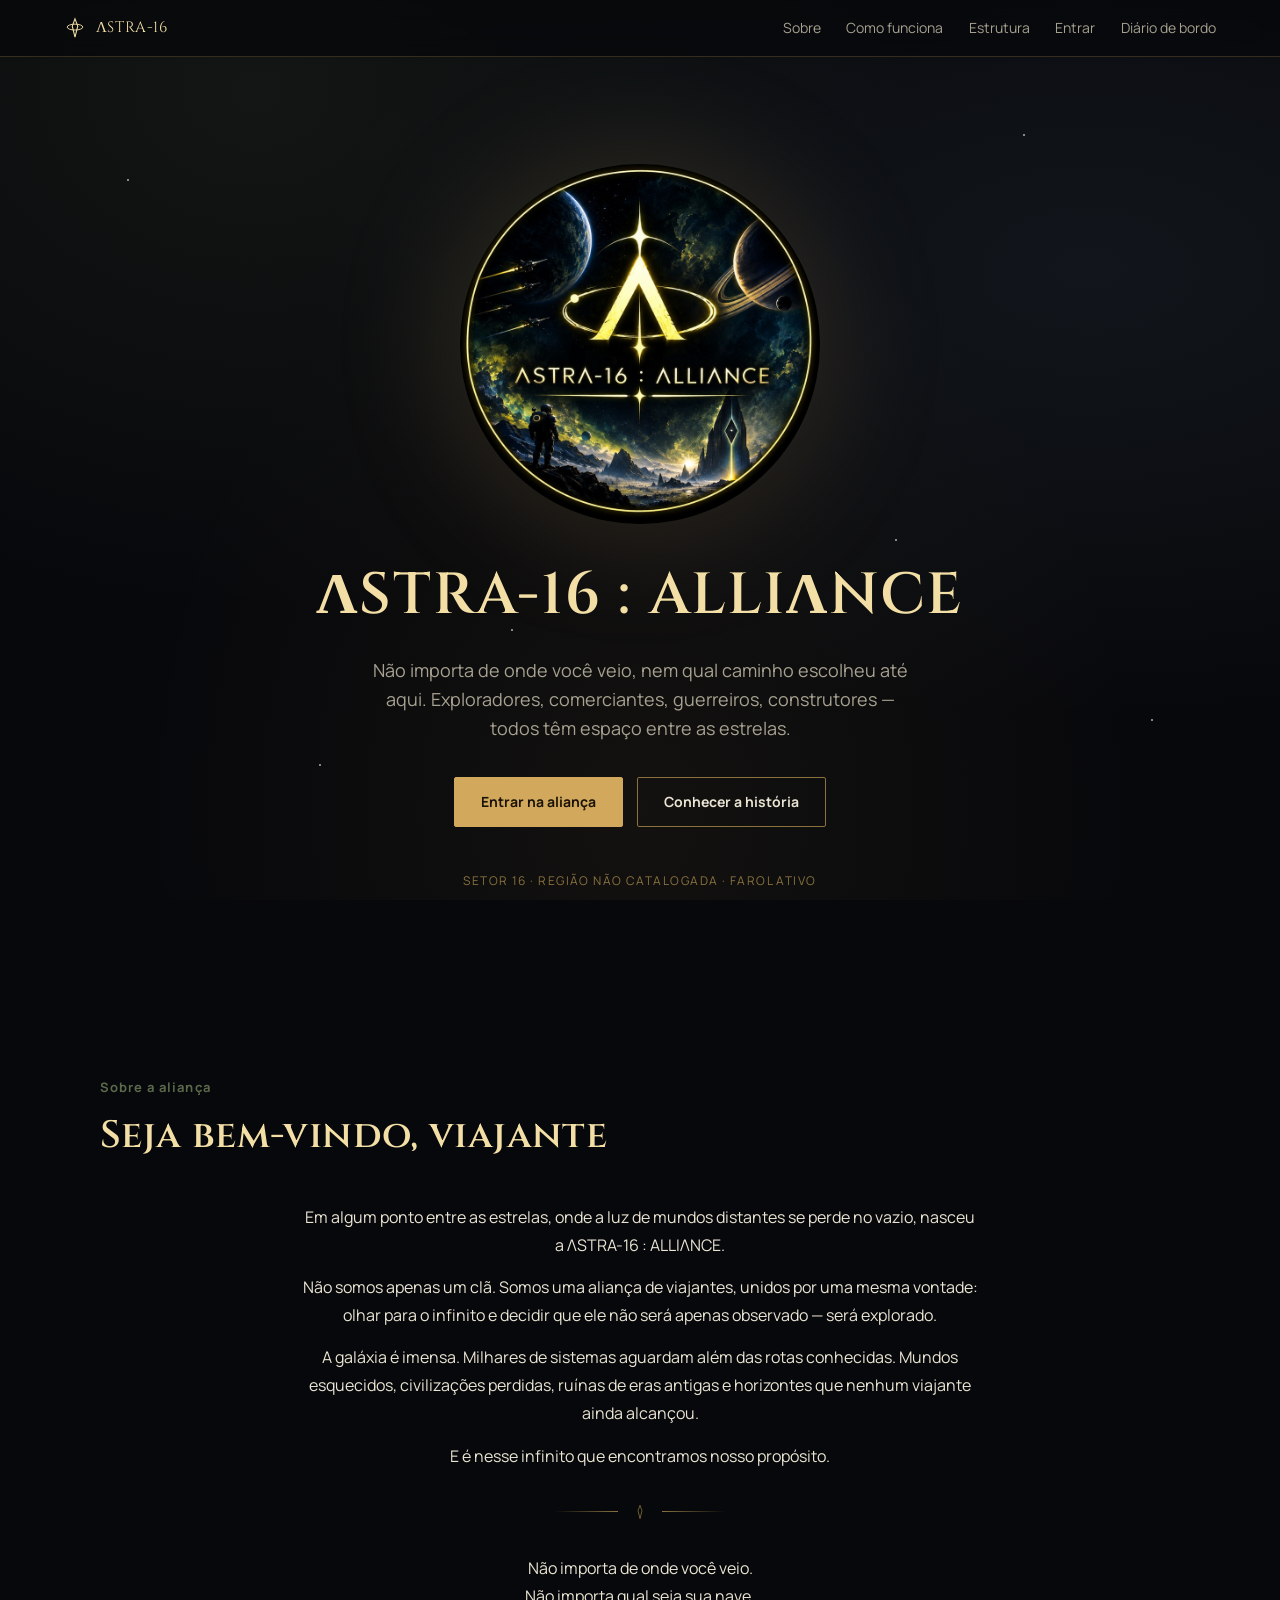
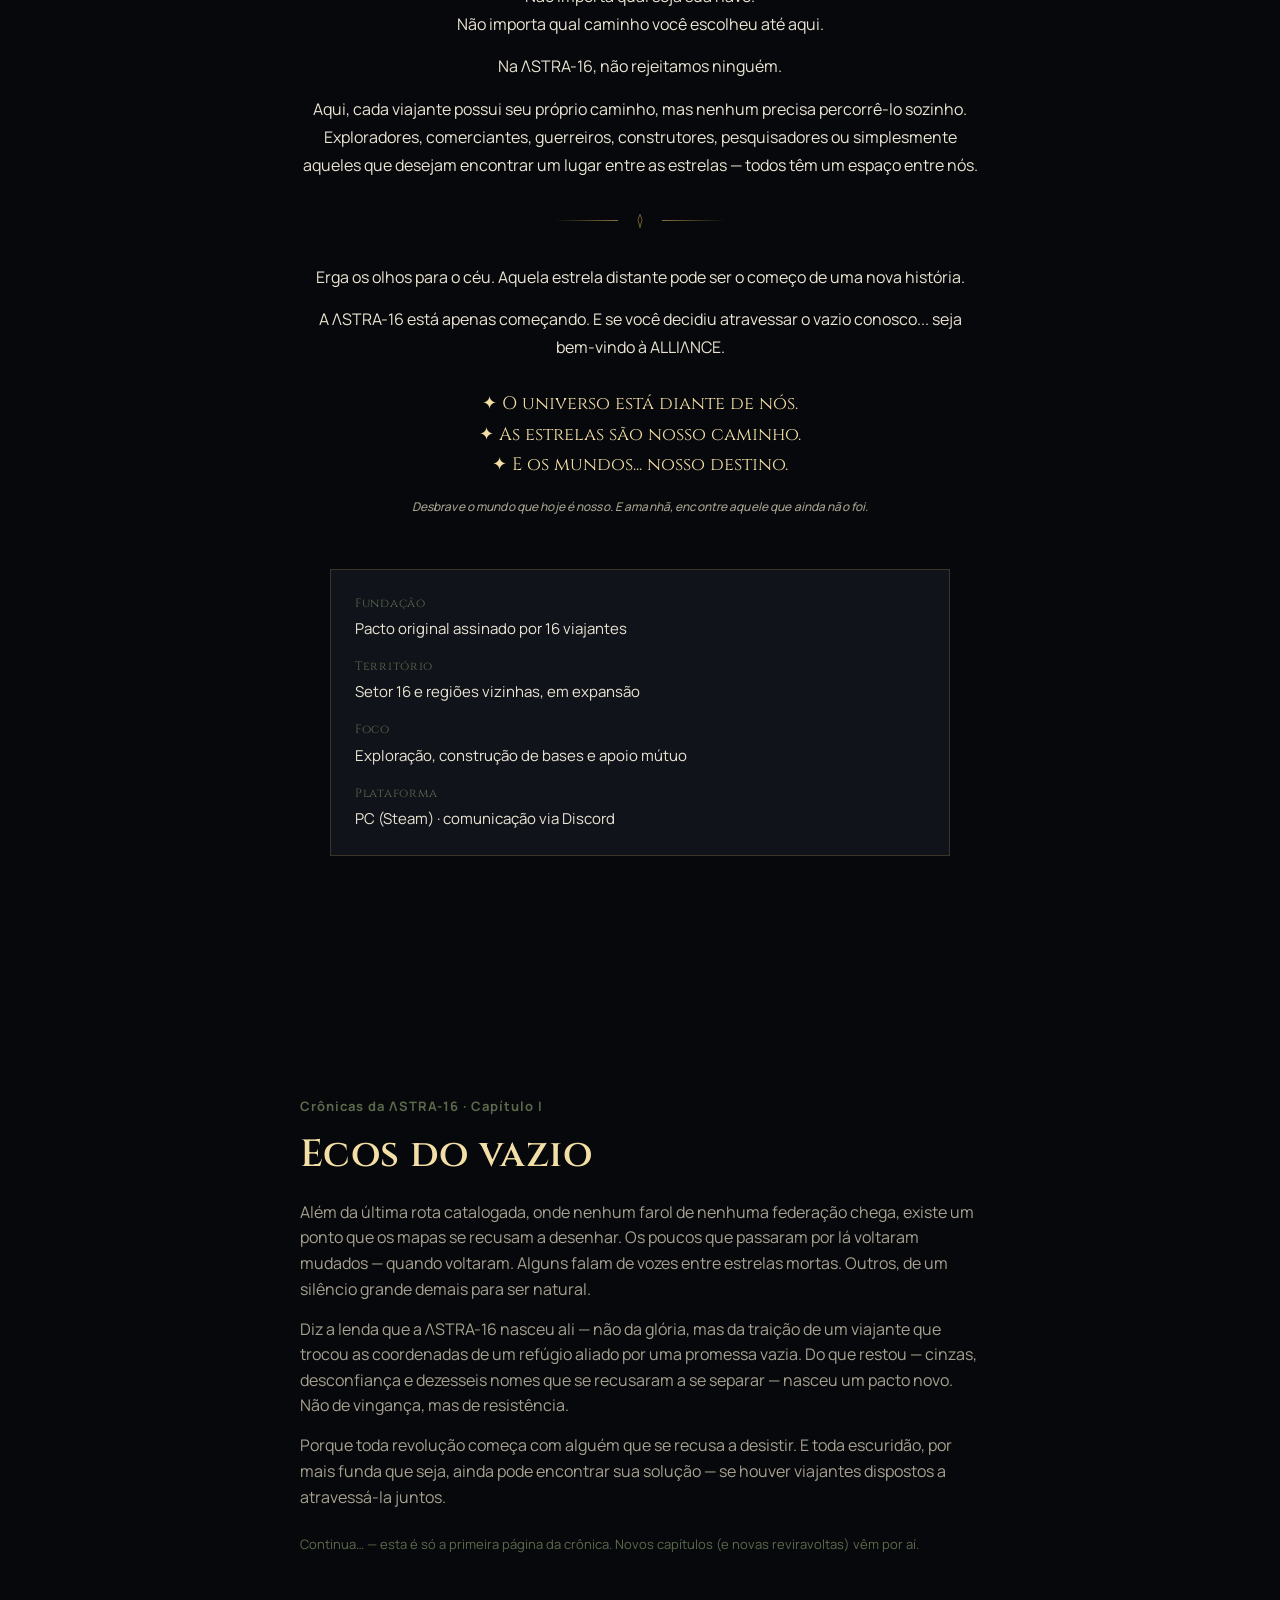
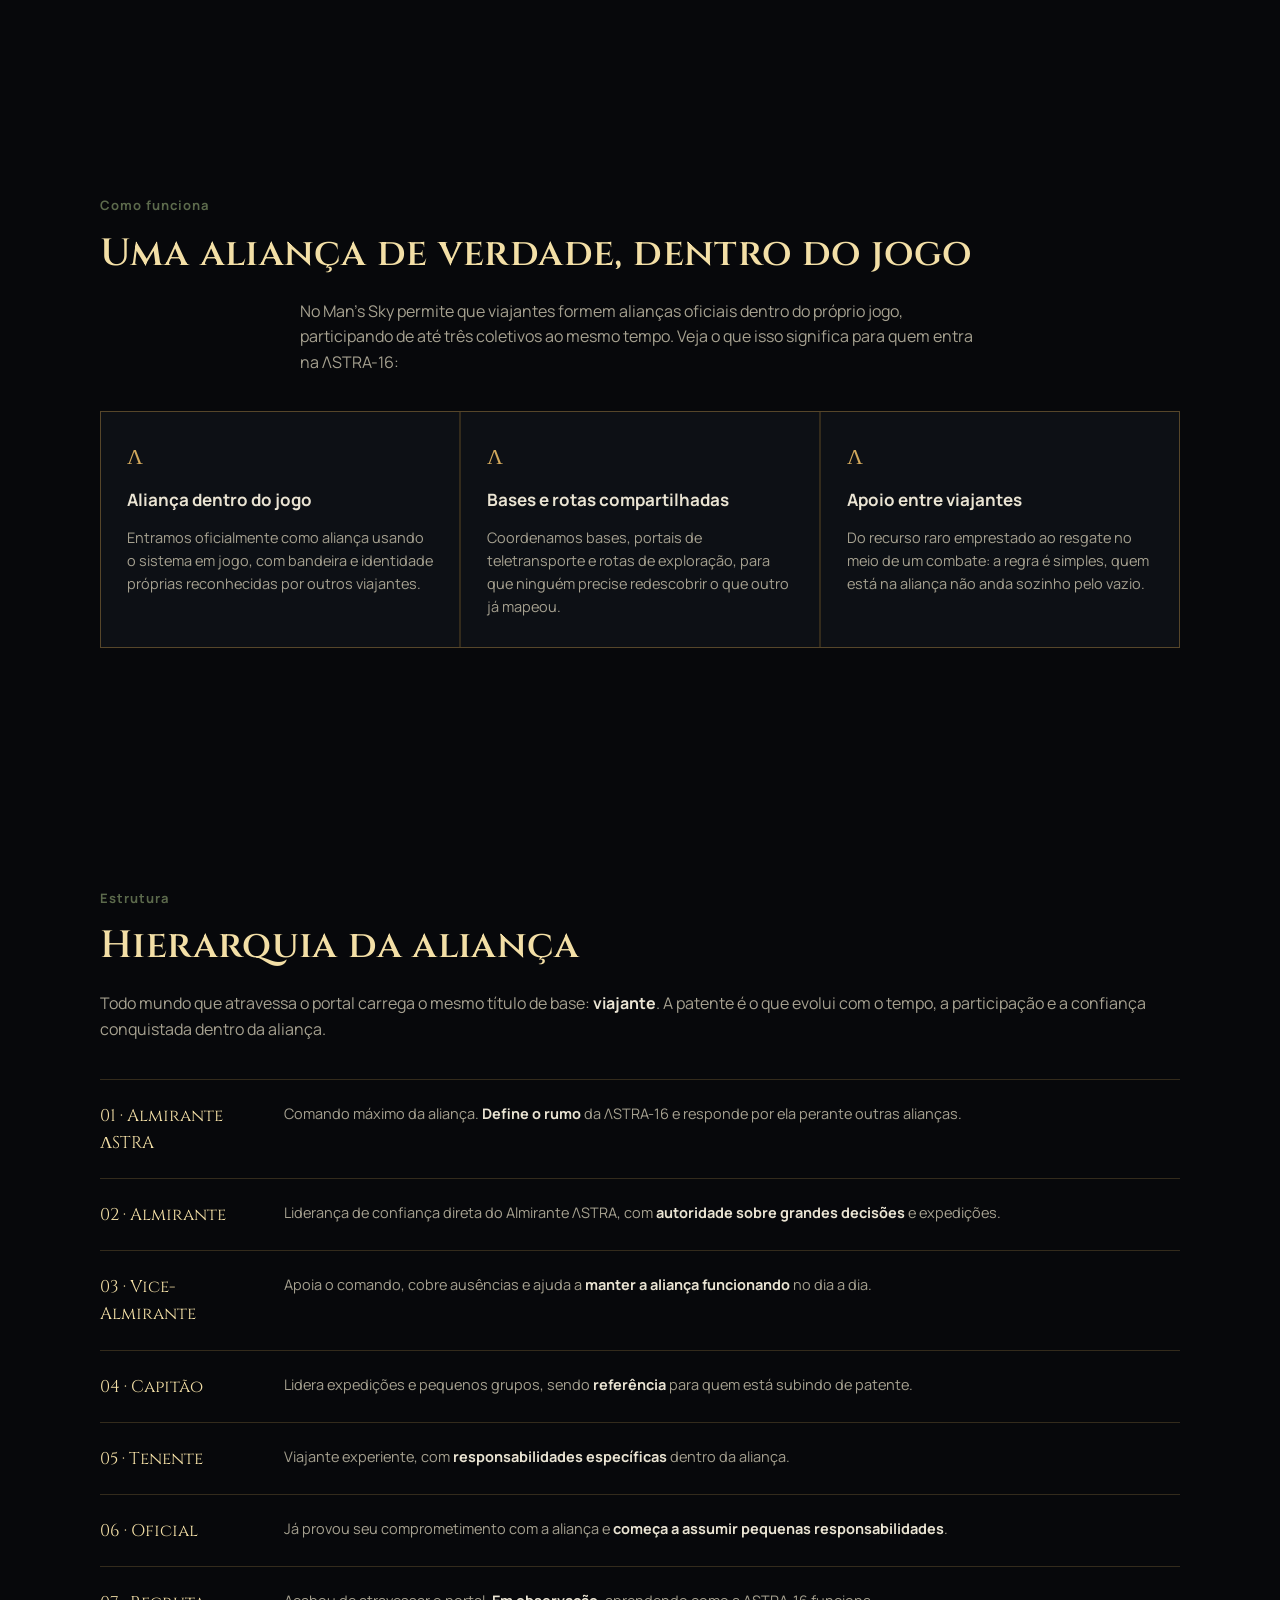
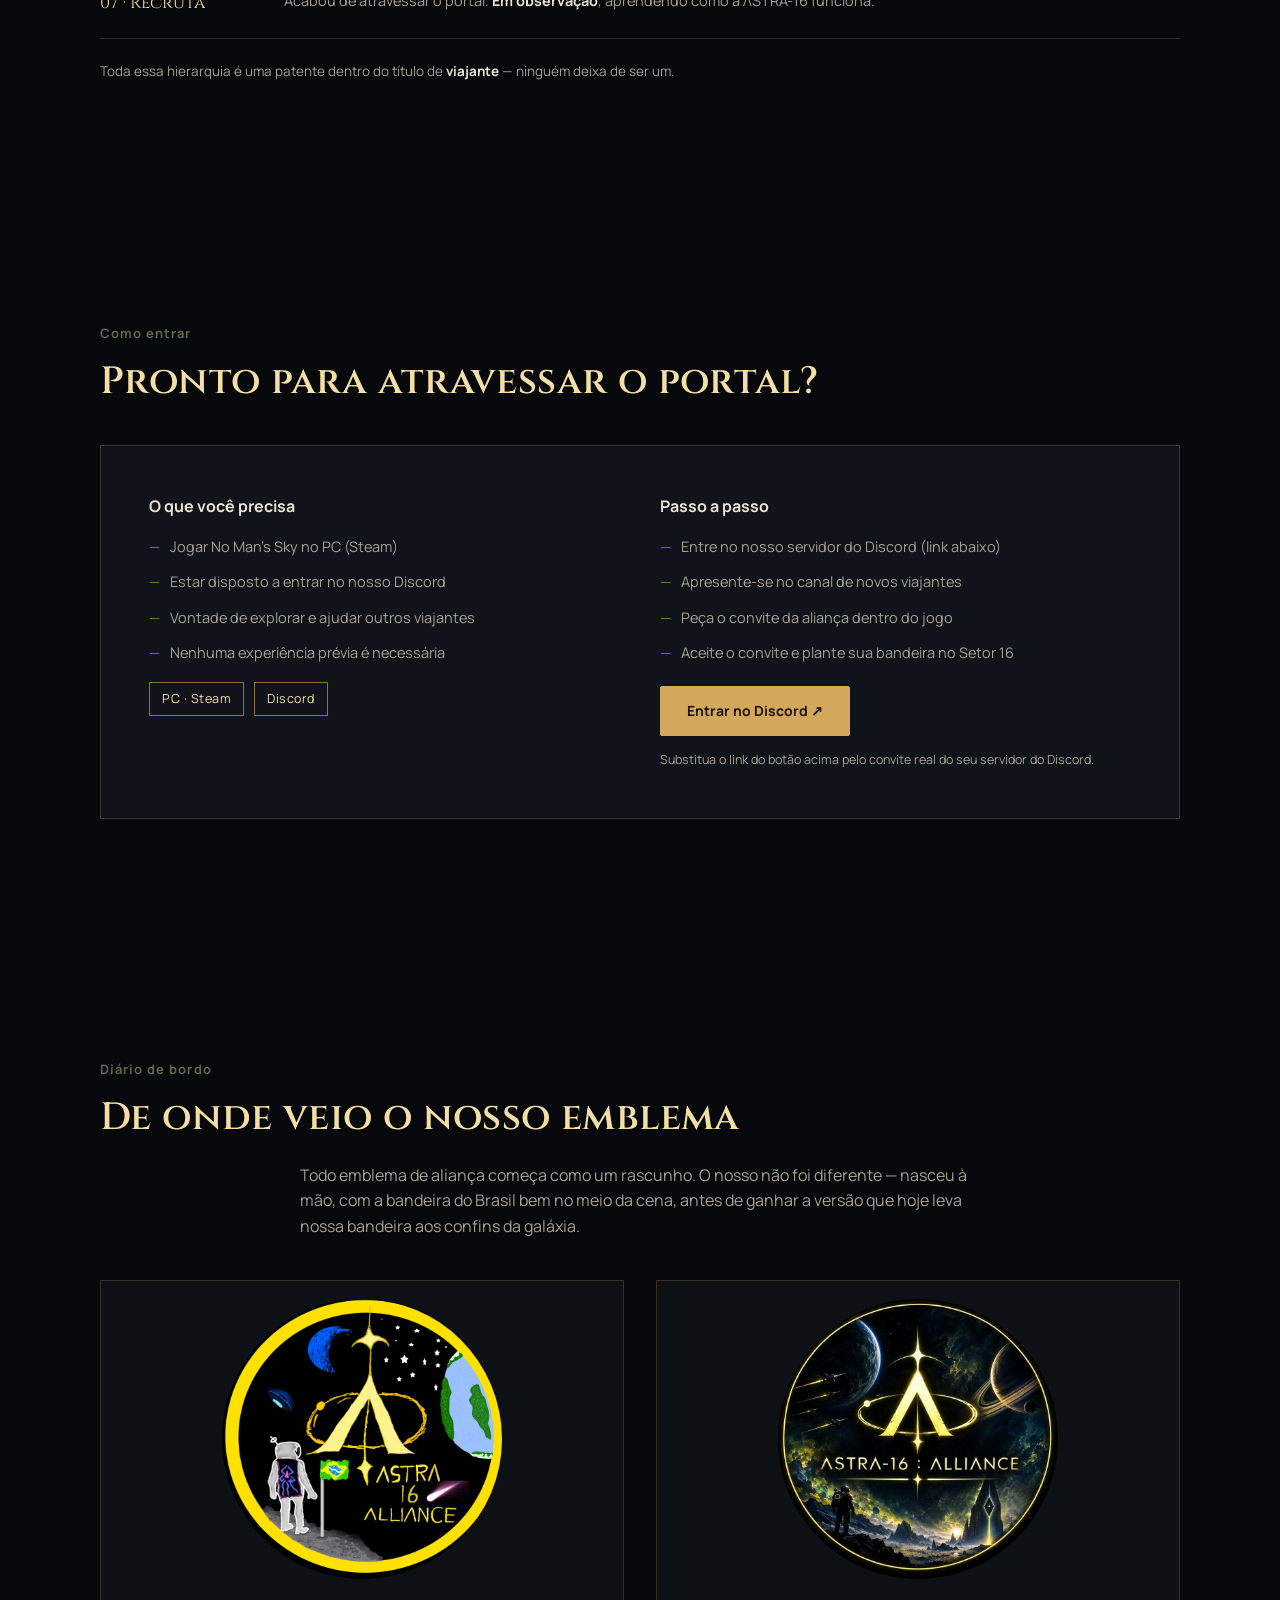
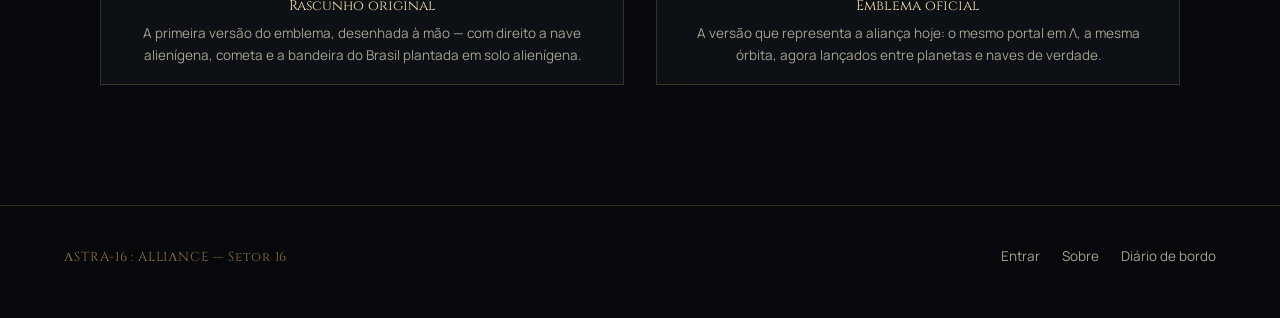
==== index.html @ 6dfad926 "versão 1" ====
<!DOCTYPE html>
<html lang="pt-BR">
<head>
<meta charset="UTF-8">
<meta name="viewport" content="width=device-width, initial-scale=1.0">
<title>ΛSTRA-16 : ALLIΛNCE</title>
<link rel="preconnect" href="https://fonts.googleapis.com">
<link rel="preconnect" href="https://fonts.gstatic.com" crossorigin>
<link href="https://fonts.googleapis.com/css2?family=Cinzel:wght@500;600;700&family=Manrope:wght@400;500;600;700&display=swap" rel="stylesheet">
<link rel="stylesheet" href="styles.css">
</head>
<body>
<div class="bg-field"></div>
<div class="stars"></div>

<nav>
  <div class="brand">
    <svg viewBox="0 0 24 24" fill="none"><path d="M12 2L15 10L12 22L9 10Z" stroke="#f3dfa6" stroke-width="1.2"/><ellipse cx="12" cy="11" rx="8.5" ry="3.2" stroke="#f3dfa6" stroke-width="1"/></svg>
    ΛSTRA-16
  </div>
  <div class="navlinks">
    <a href="#sobre">Sobre</a>
    <a href="#funciona">Como funciona</a>
    <a href="#estrutura">Estrutura</a>
    <a href="#entrar">Entrar</a>
    <a href="#diario">Diário de bordo</a>
  </div>
</nav>

<section class="hero">
  <img class="hero-emblem" src="images/emblem-main.jpg" alt="Emblema da ΛSTRA-16 : ALLIΛNCE">
  <h1>ΛSTRA-16 : ALLIΛNCE</h1>
  <p class="sub">Não importa de onde você veio, nem qual caminho escolheu até aqui. Exploradores, comerciantes, guerreiros, construtores — todos têm espaço entre as estrelas.</p>
  <div class="hero-ctas">
    <a class="btn primary" href="#entrar">Entrar na aliança</a>
    <a class="btn ghost" href="#sobre">Conhecer a história</a>
  </div>
  <div class="coords">SETOR 16 · REGIÃO NÃO CATALOGADA · FAROL ATIVO</div>
</section>

<section id="sobre">
  <div class="wrap">
    <div class="kicker">Sobre a aliança</div>
    <h2 style="margin-top:8px;">Seja bem-vindo, viajante</h2>
    <div class="manifesto narrow" style="margin-top:36px;">
      <p>Em algum ponto entre as estrelas, onde a luz de mundos distantes se perde no vazio, nasceu a ΛSTRA-16 : ALLIΛNCE.</p>
      <p>Não somos apenas um clã. Somos uma aliança de viajantes, unidos por uma mesma vontade: olhar para o infinito e decidir que ele não será apenas observado — será explorado.</p>
      <p>A galáxia é imensa. Milhares de sistemas aguardam além das rotas conhecidas. Mundos esquecidos, civilizações perdidas, ruínas de eras antigas e horizontes que nenhum viajante ainda alcançou.</p>
      <p>E é nesse infinito que encontramos nosso propósito.</p>

      <div class="divider"><span class="rule"></span><svg viewBox="0 0 24 24" fill="none"><path d="M12 2L15 10L12 22L9 10Z" stroke-width="1.2"/></svg><span class="rule right"></span></div>

      <p>Não importa de onde você veio.<br>Não importa qual seja sua nave.<br>Não importa qual caminho você escolheu até aqui.</p>
      <p>Na ΛSTRA-16, não rejeitamos ninguém.</p>
      <p>Aqui, cada viajante possui seu próprio caminho, mas nenhum precisa percorrê-lo sozinho. Exploradores, comerciantes, guerreiros, construtores, pesquisadores ou simplesmente aqueles que desejam encontrar um lugar entre as estrelas — todos têm um espaço entre nós.</p>

      <div class="divider"><span class="rule"></span><svg viewBox="0 0 24 24" fill="none"><path d="M12 2L15 10L12 22L9 10Z" stroke-width="1.2"/></svg><span class="rule right"></span></div>

      <p>Erga os olhos para o céu. Aquela estrela distante pode ser o começo de uma nova história.</p>
      <p>A ΛSTRA-16 está apenas começando. E se você decidiu atravessar o vazio conosco... seja bem-vindo à ALLIΛNCE.</p>

      <div class="motto">
        ✦ O universo está diante de nós.<br>
        ✦ As estrelas são nosso caminho.<br>
        ✦ E os mundos... nosso destino.
        <span>Desbrave o mundo que hoje é nosso. E amanhã, encontre aquele que ainda não foi.</span>
      </div>
    </div>

    <div class="fact-card" style="margin-top:52px; max-width:620px; margin-left:auto; margin-right:auto;">
      <dl>
        <div>
          <dt>Fundação</dt>
          <dd>Pacto original assinado por 16 viajantes</dd>
        </div>
        <div>
          <dt>Território</dt>
          <dd>Setor 16 e regiões vizinhas, em expansão</dd>
        </div>
        <div>
          <dt>Foco</dt>
          <dd>Exploração, construção de bases e apoio mútuo</dd>
        </div>
        <div>
          <dt>Plataforma</dt>
          <dd>PC (Steam) · comunicação via Discord</dd>
        </div>
      </dl>
    </div>
  </div>
</section>

<section id="cronicas">
  <div class="wrap narrow">
    <div class="kicker">Crônicas da ΛSTRA-16 · Capítulo I</div>
    <h2 style="margin-top:8px;">Ecos do vazio</h2>
    <p>Além da última rota catalogada, onde nenhum farol de nenhuma federação chega, existe um ponto que os mapas se recusam a desenhar. Os poucos que passaram por lá voltaram mudados — quando voltaram. Alguns falam de vozes entre estrelas mortas. Outros, de um silêncio grande demais para ser natural.</p>
    <p>Diz a lenda que a ΛSTRA-16 nasceu ali — não da glória, mas da traição de um viajante que trocou as coordenadas de um refúgio aliado por uma promessa vazia. Do que restou — cinzas, desconfiança e dezesseis nomes que se recusaram a se separar — nasceu um pacto novo. Não de vingança, mas de resistência.</p>
    <p>Porque toda revolução começa com alguém que se recusa a desistir. E toda escuridão, por mais funda que seja, ainda pode encontrar sua solução — se houver viajantes dispostos a atravessá-la juntos.</p>
    <p style="font-size:13px; color:var(--olive); margin-top:24px;">Continua… — esta é só a primeira página da crônica. Novos capítulos (e novas reviravoltas) vêm por aí.</p>
  </div>
</section>

<section id="funciona">
  <div class="wrap">
    <div class="kicker">Como funciona</div>
    <h2 style="margin-top:8px;">Uma aliança de verdade, dentro do jogo</h2>
    <p class="narrow" style="margin-top:14px;">No Man's Sky permite que viajantes formem alianças oficiais dentro do próprio jogo, participando de até três coletivos ao mesmo tempo. Veja o que isso significa para quem entra na ΛSTRA-16:</p>
    <div class="steps">
      <div class="step">
        <div class="mark">Λ</div>
        <h3>Aliança dentro do jogo</h3>
        <p>Entramos oficialmente como aliança usando o sistema em jogo, com bandeira e identidade próprias reconhecidas por outros viajantes.</p>
      </div>
      <div class="step">
        <div class="mark">Λ</div>
        <h3>Bases e rotas compartilhadas</h3>
        <p>Coordenamos bases, portais de teletransporte e rotas de exploração, para que ninguém precise redescobrir o que outro já mapeou.</p>
      </div>
      <div class="step">
        <div class="mark">Λ</div>
        <h3>Apoio entre viajantes</h3>
        <p>Do recurso raro emprestado ao resgate no meio de um combate: a regra é simples, quem está na aliança não anda sozinho pelo vazio.</p>
      </div>
    </div>
  </div>
</section>

<section id="estrutura">
  <div class="wrap">
    <div class="kicker">Estrutura</div>
    <h2 style="margin-top:8px;">Hierarquia da aliança</h2>
    <p>Todo mundo que atravessa o portal carrega o mesmo título de base: <strong>viajante</strong>. A patente é o que evolui com o tempo, a participação e a confiança conquistada dentro da aliança.</p>
    <div class="ranks">
      <div class="rank">
        <div class="name">01 · Almirante ΛSTRA</div>
        <div class="desc">Comando máximo da aliança. <strong>Define o rumo</strong> da ΛSTRA-16 e responde por ela perante outras alianças.</div>
      </div>
      <div class="rank">
        <div class="name">02 · Almirante</div>
        <div class="desc">Liderança de confiança direta do Almirante ΛSTRA, com <strong>autoridade sobre grandes decisões</strong> e expedições.</div>
      </div>
      <div class="rank">
        <div class="name">03 · Vice-Almirante</div>
        <div class="desc">Apoia o comando, cobre ausências e ajuda a <strong>manter a aliança funcionando</strong> no dia a dia.</div>
      </div>
      <div class="rank">
        <div class="name">04 · Capitão</div>
        <div class="desc">Lidera expedições e pequenos grupos, sendo <strong>referência</strong> para quem está subindo de patente.</div>
      </div>
      <div class="rank">
        <div class="name">05 · Tenente</div>
        <div class="desc">Viajante experiente, com <strong>responsabilidades específicas</strong> dentro da aliança.</div>
      </div>
      <div class="rank">
        <div class="name">06 · Oficial</div>
        <div class="desc">Já provou seu comprometimento com a aliança e <strong>começa a assumir pequenas responsabilidades</strong>.</div>
      </div>
      <div class="rank">
        <div class="name">07 · Recruta</div>
        <div class="desc">Acabou de atravessar o portal. <strong>Em observação</strong>, aprendendo como a ΛSTRA-16 funciona.</div>
      </div>
    </div>
    <p style="margin-top:22px; font-size:13.5px;">Toda essa hierarquia é uma patente dentro do título de <strong>viajante</strong> — ninguém deixa de ser um.</p>
  </div>
</section>

<section id="entrar">
  <div class="wrap">
    <div class="kicker">Como entrar</div>
    <h2 style="margin-top:8px;">Pronto para atravessar o portal?</h2>
    <div class="join-panel">
      <div>
        <h3 style="font-family:var(--font-body); font-size:16px; color:var(--text-main); font-weight:700; margin:0;">O que você precisa</h3>
        <ul class="req-list">
          <li>Jogar No Man's Sky no PC (Steam)</li>
          <li>Estar disposto a entrar no nosso Discord</li>
          <li>Vontade de explorar e ajudar outros viajantes</li>
          <li>Nenhuma experiência prévia é necessária</li>
        </ul>
        <div class="platform-tags">
          <span class="tag">PC · Steam</span>
          <span class="tag">Discord</span>
        </div>
      </div>
      <div>
        <h3 style="font-family:var(--font-body); font-size:16px; color:var(--text-main); font-weight:700; margin:0;">Passo a passo</h3>
        <ul class="req-list">
          <li>Entre no nosso servidor do Discord (link abaixo)</li>
          <li>Apresente-se no canal de novos viajantes</li>
          <li>Peça o convite da aliança dentro do jogo</li>
          <li>Aceite o convite e plante sua bandeira no Setor 16</li>
        </ul>
        <div style="margin-top:22px;">
          <a class="btn primary" href="#" id="discord-link">Entrar no Discord ↗</a>
        </div>
        <p style="font-size:12.5px; margin-top:14px;">Substitua o link do botão acima pelo convite real do seu servidor do Discord.</p>
      </div>
    </div>
  </div>
</section>

<section id="diario">
  <div class="wrap">
    <div class="kicker">Diário de bordo</div>
    <h2 style="margin-top:8px;">De onde veio o nosso emblema</h2>
    <p class="narrow" style="margin-top:14px;">Todo emblema de aliança começa como um rascunho. O nosso não foi diferente — nasceu à mão, com a bandeira do Brasil bem no meio da cena, antes de ganhar a versão que hoje leva nossa bandeira aos confins da galáxia.</p>
    <div class="gallery">
      <div class="plate">
        <img src="images/emblem-kid.jpg" alt="Primeiro rascunho do emblema da ΛSTRA-16, feito à mão">
        <div class="cap">
          <div class="t">Rascunho original</div>
          <p>A primeira versão do emblema, desenhada à mão — com direito a nave alienígena, cometa e a bandeira do Brasil plantada em solo alienígena.</p>
        </div>
      </div>
      <div class="plate">
        <img src="images/emblem-main.jpg" alt="Versão final do emblema da ΛSTRA-16 : ALLIΛNCE">
        <div class="cap">
          <div class="t">Emblema oficial</div>
          <p>A versão que representa a aliança hoje: o mesmo portal em Λ, a mesma órbita, agora lançados entre planetas e naves de verdade.</p>
        </div>
      </div>
    </div>
  </div>
</section>

<footer>
  <div class="fbrand">ΛSTRA-16 : ALLIΛNCE — Setor 16</div>
  <div class="flinks">
    <a href="#entrar">Entrar</a>
    <a href="#sobre">Sobre</a>
    <a href="#diario">Diário de bordo</a>
  </div>
</footer>

<script src="script.js"></script>
</body>
</html>
---- styles.css ----
:root{
    --void: #07080b;
    --void-2: #0d1015;
    --panel: #10131a;
    --line: rgba(209,168,92,0.22);
    --gold: #d1a85c;
    --gold-bright: #f3dfa6;
    --gold-dim: #8a723f;
    --olive: #5c6a4c;
    --steel: #4a5d70;
    --text-main: #eae4d3;
    --text-dim: #a6a190;
    --font-display: 'Cinzel', serif;
    --font-body: 'Manrope', sans-serif;
  }
  :root:not([data-theme="light"]){
    --void: #07080b; --void-2: #0d1015; --panel: #10131a;
    --text-main: #eae4d3; --text-dim: #a6a190;
  }
  @media (prefers-color-scheme: dark){
    :root:not([data-theme="light"]){
      --void: #07080b; --void-2: #0d1015; --panel: #10131a;
      --text-main: #eae4d3; --text-dim: #a6a190;
    }
  }
  :root[data-theme="dark"]{
    --void: #07080b; --void-2: #0d1015; --panel: #10131a;
    --text-main: #eae4d3; --text-dim: #a6a190;
  }

  *{box-sizing:border-box;}
  html{scroll-behavior:smooth;}
  body{
    margin:0;
    background:var(--void);
    color:var(--text-main);
    font-family:var(--font-body);
    line-height:1.6;
    overflow-x:hidden;
  }
  a{color:var(--gold-bright);}
  img{max-width:100%; display:block;}

  .bg-field{
    position:fixed; inset:0; z-index:-2;
    background:
      radial-gradient(ellipse at 20% 10%, rgba(92,106,76,0.14), transparent 45%),
      radial-gradient(ellipse at 85% 30%, rgba(74,93,112,0.16), transparent 50%),
      radial-gradient(ellipse at 50% 90%, rgba(209,168,92,0.06), transparent 55%),
      var(--void);
  }
  .stars{
    position:fixed; inset:0; z-index:-1; opacity:0.5;
    background-image:
      radial-gradient(1px 1px at 10% 20%, #fff 100%, transparent),
      radial-gradient(1px 1px at 80% 15%, #fff 100%, transparent),
      radial-gradient(1.5px 1.5px at 40% 70%, #fff 100%, transparent),
      radial-gradient(1px 1px at 60% 40%, #fff 100%, transparent),
      radial-gradient(1px 1px at 90% 80%, #fff 100%, transparent),
      radial-gradient(1.5px 1.5px at 25% 85%, #fff 100%, transparent),
      radial-gradient(1px 1px at 70% 60%, #fff 100%, transparent);
    background-size: 100% 100%;
  }

  nav{
    position:sticky; top:0; z-index:50;
    display:flex; align-items:center; justify-content:space-between;
    padding:16px clamp(20px,5vw,64px);
    background:rgba(7,8,11,0.78);
    backdrop-filter: blur(10px);
    border-bottom:1px solid var(--line);
  }
  .brand{display:flex; align-items:center; gap:10px; font-family:var(--font-display); letter-spacing:0.04em; font-size:15px; color:var(--gold-bright);}
  .brand svg{width:22px; height:22px;}
  .navlinks{display:flex; gap:clamp(14px,2vw,28px); font-size:14px;}
  .navlinks a{color:var(--text-dim); text-decoration:none; transition:color .2s;}
  .navlinks a:hover{color:var(--gold-bright);}
  .navlinks{display:none;}
  @media(min-width:760px){ .navlinks{display:flex;} }

  section{padding:clamp(56px,10vw,120px) clamp(20px,6vw,64px); position:relative;}
  .wrap{max-width:1080px; margin:0 auto;}
  .narrow{max-width:680px; margin:0 auto;}

  h1,h2,h3{font-family:var(--font-display); font-weight:600; margin:0; color:var(--gold-bright);}
  h2{font-size:clamp(26px,3.4vw,38px); letter-spacing:0.01em;}
  .kicker{font-family:var(--font-body); font-size:13px; color:var(--olive); font-weight:700; letter-spacing:0.08em;}
  p{color:var(--text-dim); margin:0.9em 0 0;}
  strong{color:var(--text-main);}

  .divider{
    display:flex; align-items:center; justify-content:center; gap:14px;
    margin: 20px 0 8px; color:var(--gold-dim);
  }
  .divider .rule{height:1px; width:64px; background:linear-gradient(90deg, transparent, var(--gold-dim));}
  .divider .rule.right{background:linear-gradient(90deg, var(--gold-dim), transparent);}
  .divider svg{width:16px; height:16px;}

  /* HERO */
  .hero{
    min-height:100svh;
    display:flex; flex-direction:column; align-items:center; justify-content:center;
    text-align:center; padding-top:100px; padding-bottom:60px;
  }
  .hero-emblem{
    width:min(360px, 62vw);
    filter: drop-shadow(0 0 60px rgba(209,168,92,0.18));
    border-radius:50%;
    margin-bottom:8px;
    animation: rise 1.1s ease-out both;
  }
  @keyframes rise{ from{opacity:0; transform:translateY(18px) scale(0.98);} to{opacity:1; transform:translateY(0) scale(1);} }
  .hero h1{
    font-size:clamp(30px,6vw,58px);
    letter-spacing:0.03em;
    margin-top:18px;
    animation: rise 1.1s ease-out 0.15s both;
  }
  .hero .sub{
    font-family:var(--font-body); color:var(--text-dim);
    font-size:clamp(15px,2vw,18px); max-width:560px; margin:14px auto 0;
    animation: rise 1.1s ease-out 0.3s both;
  }
  .hero-ctas{
    display:flex; gap:14px; margin-top:34px; flex-wrap:wrap; justify-content:center;
    animation: rise 1.1s ease-out 0.45s both;
  }
  .btn{
    font-family:var(--font-body); font-weight:700; font-size:14px;
    padding:13px 26px; border-radius:2px; text-decoration:none;
    border:1px solid var(--gold-dim); transition: all .2s ease;
    display:inline-block;
  }
  .btn.primary{ background:var(--gold); color:#1a1206; border-color:var(--gold); }
  .btn.primary:hover{ background:var(--gold-bright); border-color:var(--gold-bright); }
  .btn.ghost{ color:var(--text-main); }
  .btn.ghost:hover{ border-color:var(--gold-bright); color:var(--gold-bright); }

  .coords{
    margin-top:44px; font-size:12px; color:var(--gold-dim); letter-spacing:0.12em;
    font-family:'Manrope', monospace;
  }

  /* SOBRE */
  .lore-grid{
    display:grid; grid-template-columns: 1.1fr 0.9fr; gap:56px; align-items:start;
  }
  @media(max-width:760px){ .lore-grid{grid-template-columns:1fr;} }
  .motto{
    border-left:2px solid var(--gold-dim);
    padding-left:22px; margin-top:28px;
    font-family:var(--font-display); font-style:normal;
    font-size:19px; color:var(--gold-bright); line-height:1.5;
  }
  .motto span{display:block; font-family:var(--font-body); font-size:12px; color:var(--text-dim); margin-top:10px; font-weight:600; letter-spacing:0.04em;}

  .manifesto{ text-align:center; }
  .manifesto p{ color:var(--text-main); font-size:16px; line-height:1.75; }
  .manifesto .divider{ margin:34px auto; color:var(--gold-dim); }
  .manifesto .divider svg{ stroke:currentColor; }
  .manifesto .motto{
    border:none; text-align:center; padding-left:0;
    font-size:18px; line-height:1.7;
  }
  .manifesto .motto span{ margin-top:16px; color:var(--text-dim); font-family:var(--font-body); font-weight:500; font-style:italic; letter-spacing:0.01em; }

  .fact-card{
    background:var(--panel); border:1px solid var(--line); padding:24px;
  }
  .fact-card dl{ margin:0; display:grid; gap:16px;}
  .fact-card dt{ font-family:var(--font-display); font-size:12px; color:var(--olive); letter-spacing:0.06em;}
  .fact-card dd{ margin:4px 0 0; color:var(--text-main); font-size:15px;}

  /* COMO FUNCIONA */
  .steps{
    display:grid; grid-template-columns:repeat(3,1fr); gap:2px;
    background:var(--line); border:1px solid var(--line); margin-top:36px;
  }
  @media(max-width:760px){ .steps{grid-template-columns:1fr;} }
  .step{ background:var(--void-2); padding:28px 26px; }
  .step .mark{ color:var(--gold); font-family:var(--font-display); font-size:22px;}
  .step h3{ color:var(--text-main); font-size:17px; margin-top:10px; font-family:var(--font-body); font-weight:700;}
  .step p{ font-size:14.5px; }

  /* ESTRUTURA */
  .ranks{ margin-top:36px; border-top:1px solid var(--line); }
  .rank{
    display:grid; grid-template-columns: 160px 1fr; gap:24px;
    padding:22px 0; border-bottom:1px solid var(--line);
  }
  @media(max-width:600px){ .rank{grid-template-columns:1fr;} }
  .rank .name{ font-family:var(--font-display); color:var(--gold-bright); font-size:17px;}
  .rank .desc{ color:var(--text-dim); font-size:14.5px;}
  .rank .desc strong{color:var(--text-main);}

  /* ENTRAR */
  .join-panel{
    background:var(--panel); border:1px solid var(--line);
    padding:clamp(28px,5vw,48px); margin-top:32px;
    display:grid; grid-template-columns: 1fr 1fr; gap:40px;
  }
  @media(max-width:760px){ .join-panel{grid-template-columns:1fr;} }
  .req-list{ list-style:none; margin:16px 0 0; padding:0; display:grid; gap:12px;}
  .req-list li{ display:flex; gap:10px; align-items:flex-start; color:var(--text-dim); font-size:14.5px;}
  .req-list li::before{ content:"—"; color:var(--gold-dim); flex-shrink:0;}
  .platform-tags{ display:flex; gap:10px; flex-wrap:wrap; margin-top:18px;}
  .tag{ border:1px solid var(--gold-dim); color:var(--gold-bright); font-size:12.5px; padding:6px 12px; letter-spacing:0.04em;}

  /* GALERIA / DIARIO */
  .gallery{ display:grid; grid-template-columns:1fr 1fr; gap:32px; margin-top:40px;}
  @media(max-width:760px){ .gallery{grid-template-columns:1fr;} }
  .plate{ background:var(--void-2); border:1px solid var(--line); padding:18px; }
  .plate img{ border-radius:50%; margin:0 auto; width:100%; max-width:280px; }
  .plate .cap{ text-align:center; margin-top:16px;}
  .plate .cap .t{ font-family:var(--font-display); color:var(--gold-bright); font-size:14px;}
  .plate .cap p{ font-size:13.5px; margin-top:6px;}

  footer{
    border-top:1px solid var(--line); padding:40px clamp(20px,6vw,64px) 50px;
    display:flex; flex-wrap:wrap; gap:20px; align-items:center; justify-content:space-between;
  }
  footer .fbrand{ font-family:var(--font-display); color:var(--gold-dim); font-size:13px; letter-spacing:0.06em;}
  .flinks{ display:flex; gap:22px; }
  .flinks a{ color:var(--text-dim); font-size:13.5px; text-decoration:none; }
  .flinks a:hover{ color:var(--gold-bright); }

  ::selection{ background:var(--gold-dim); color:#0a0a0a; }
  :focus-visible{ outline:2px solid var(--gold-bright); outline-offset:3px; }
  @media (prefers-reduced-motion: reduce){
    .hero-emblem, .hero h1, .hero .sub, .hero-ctas { animation: none; }
  }
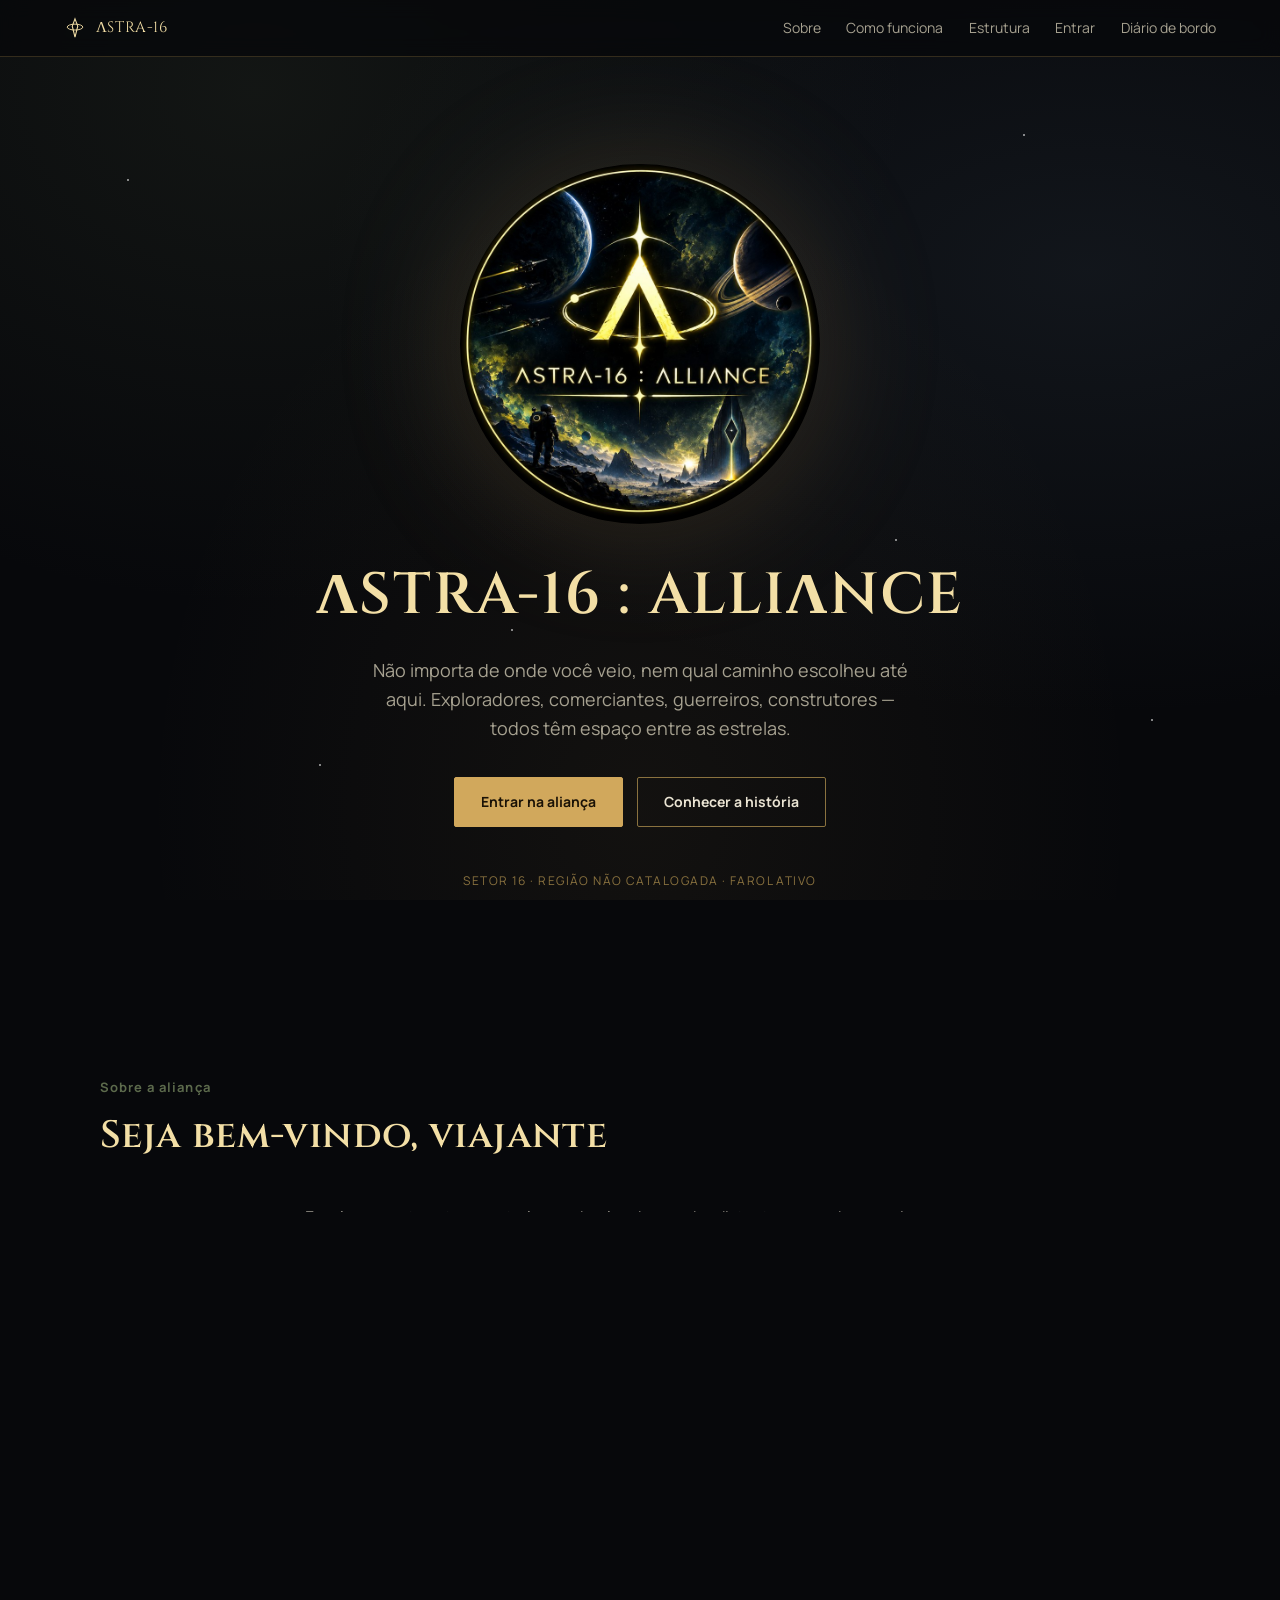
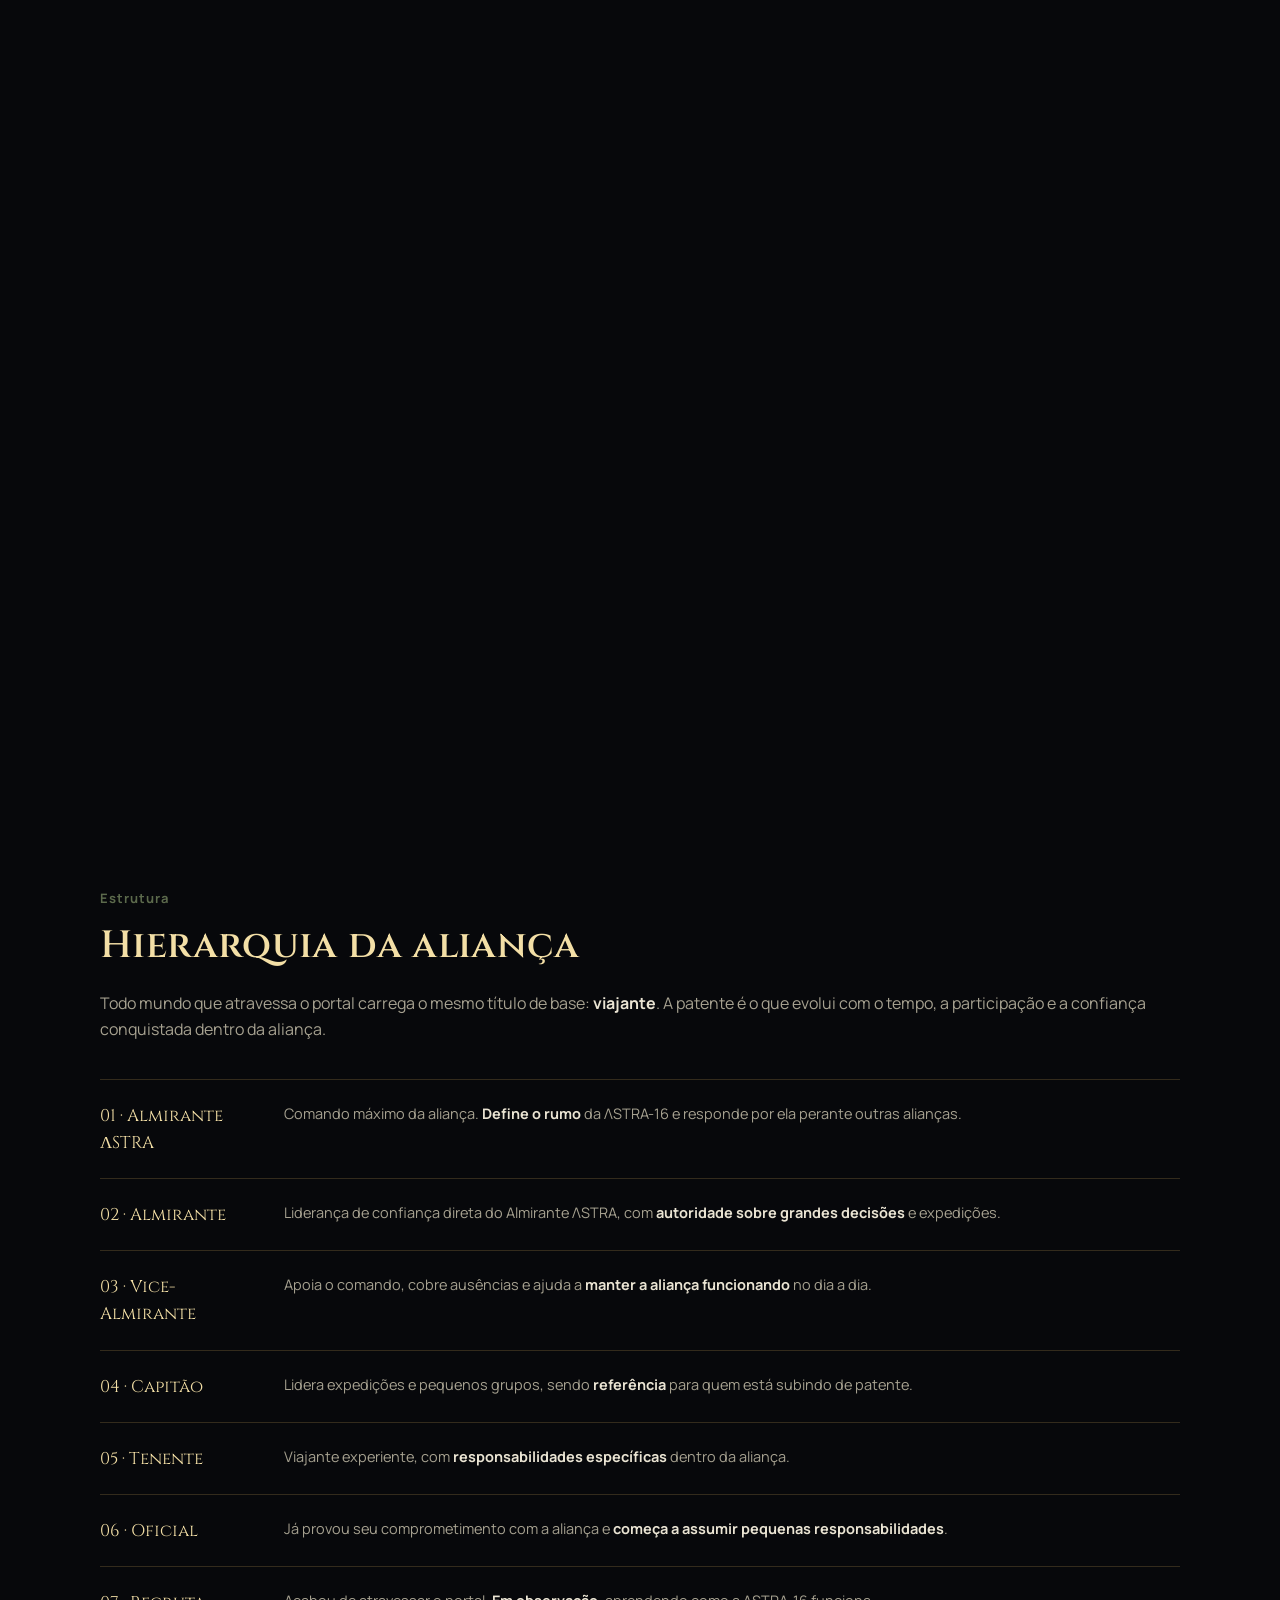
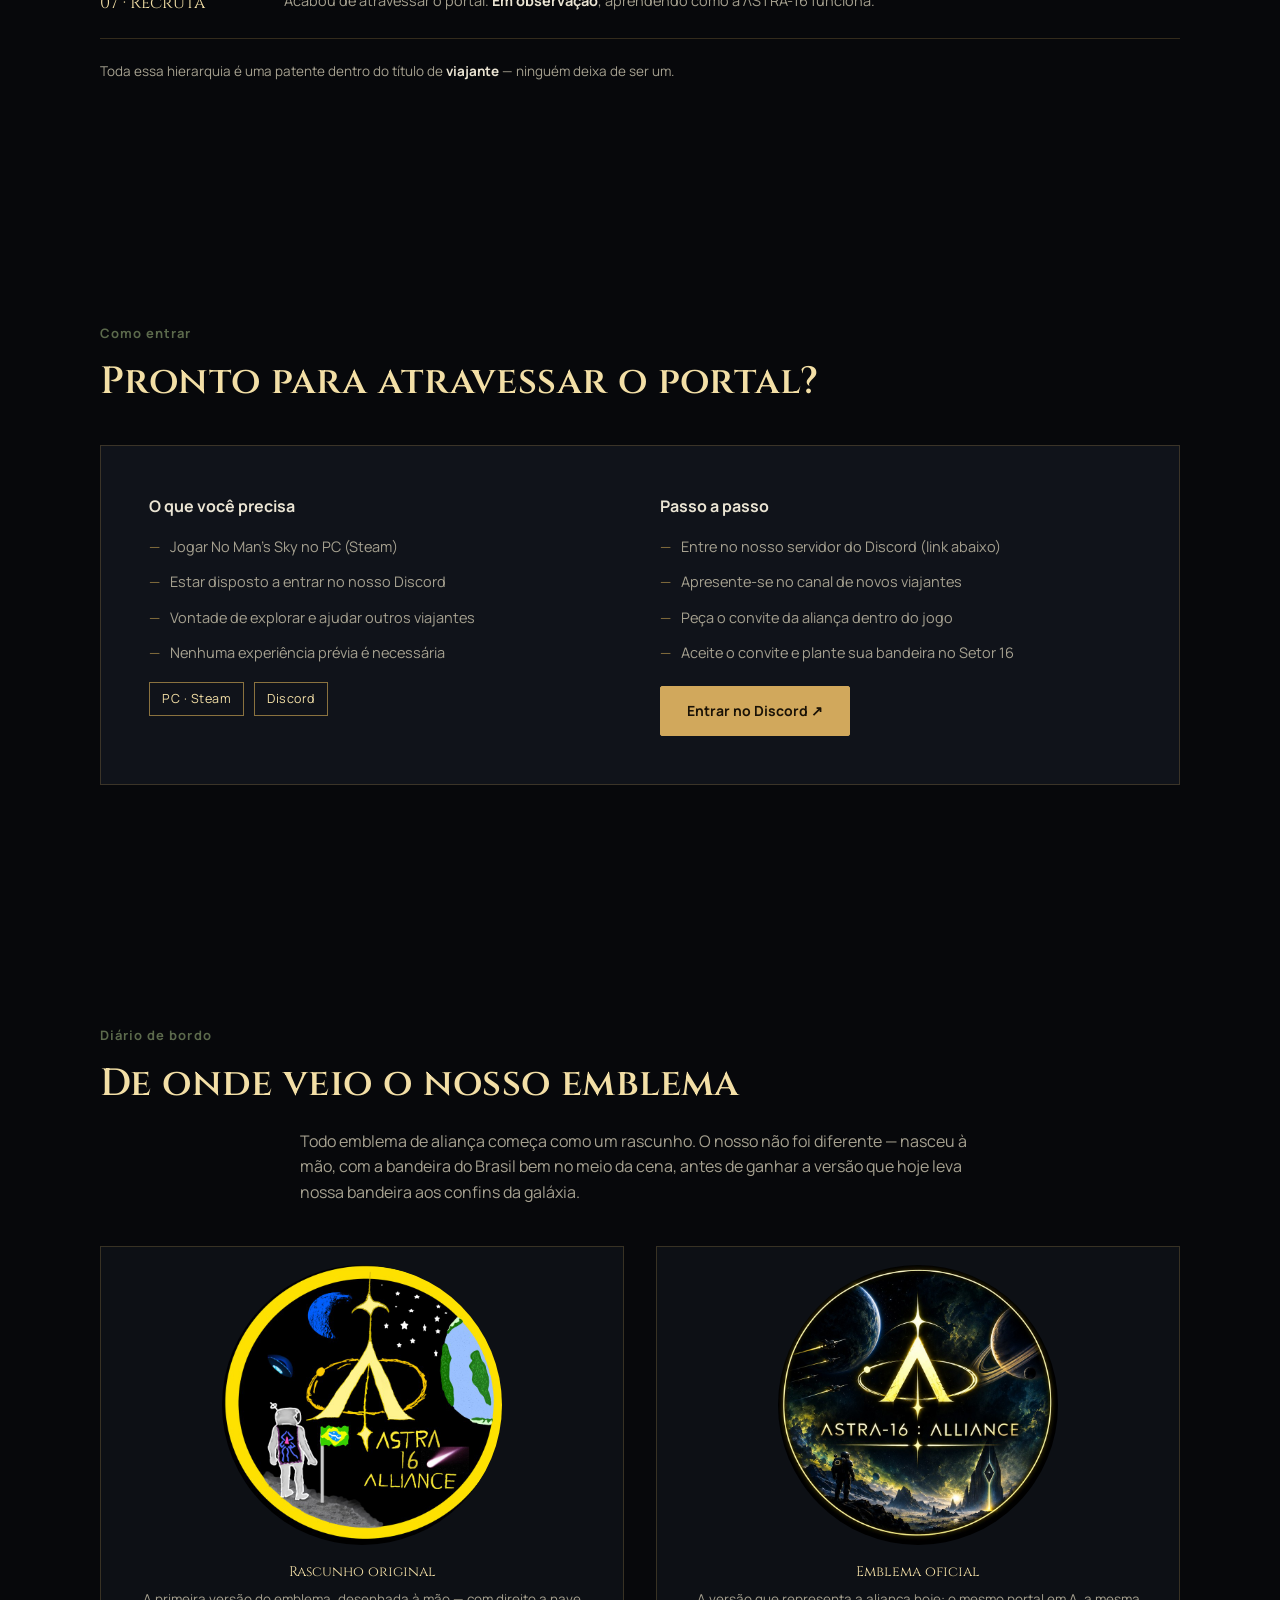
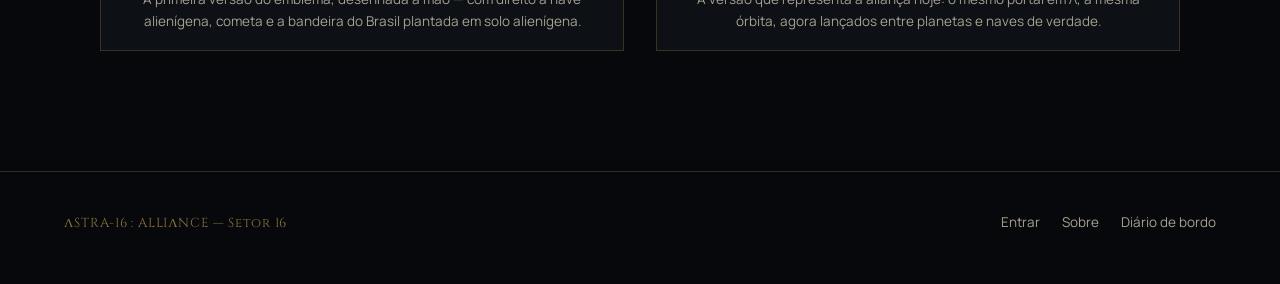
==== commit 43ec5f30: "dc" ====
--- a/index.html
+++ b/index.html
@@ -194,7 +194,7 @@
         <div style="margin-top:22px;">
           <a class="btn primary" href="#" id="discord-link">Entrar no Discord ↗</a>
         </div>
-        <p style="font-size:12.5px; margin-top:14px;">Substitua o link do botão acima pelo convite real do seu servidor do Discord.</p>
+        
       </div>
     </div>
   </div>
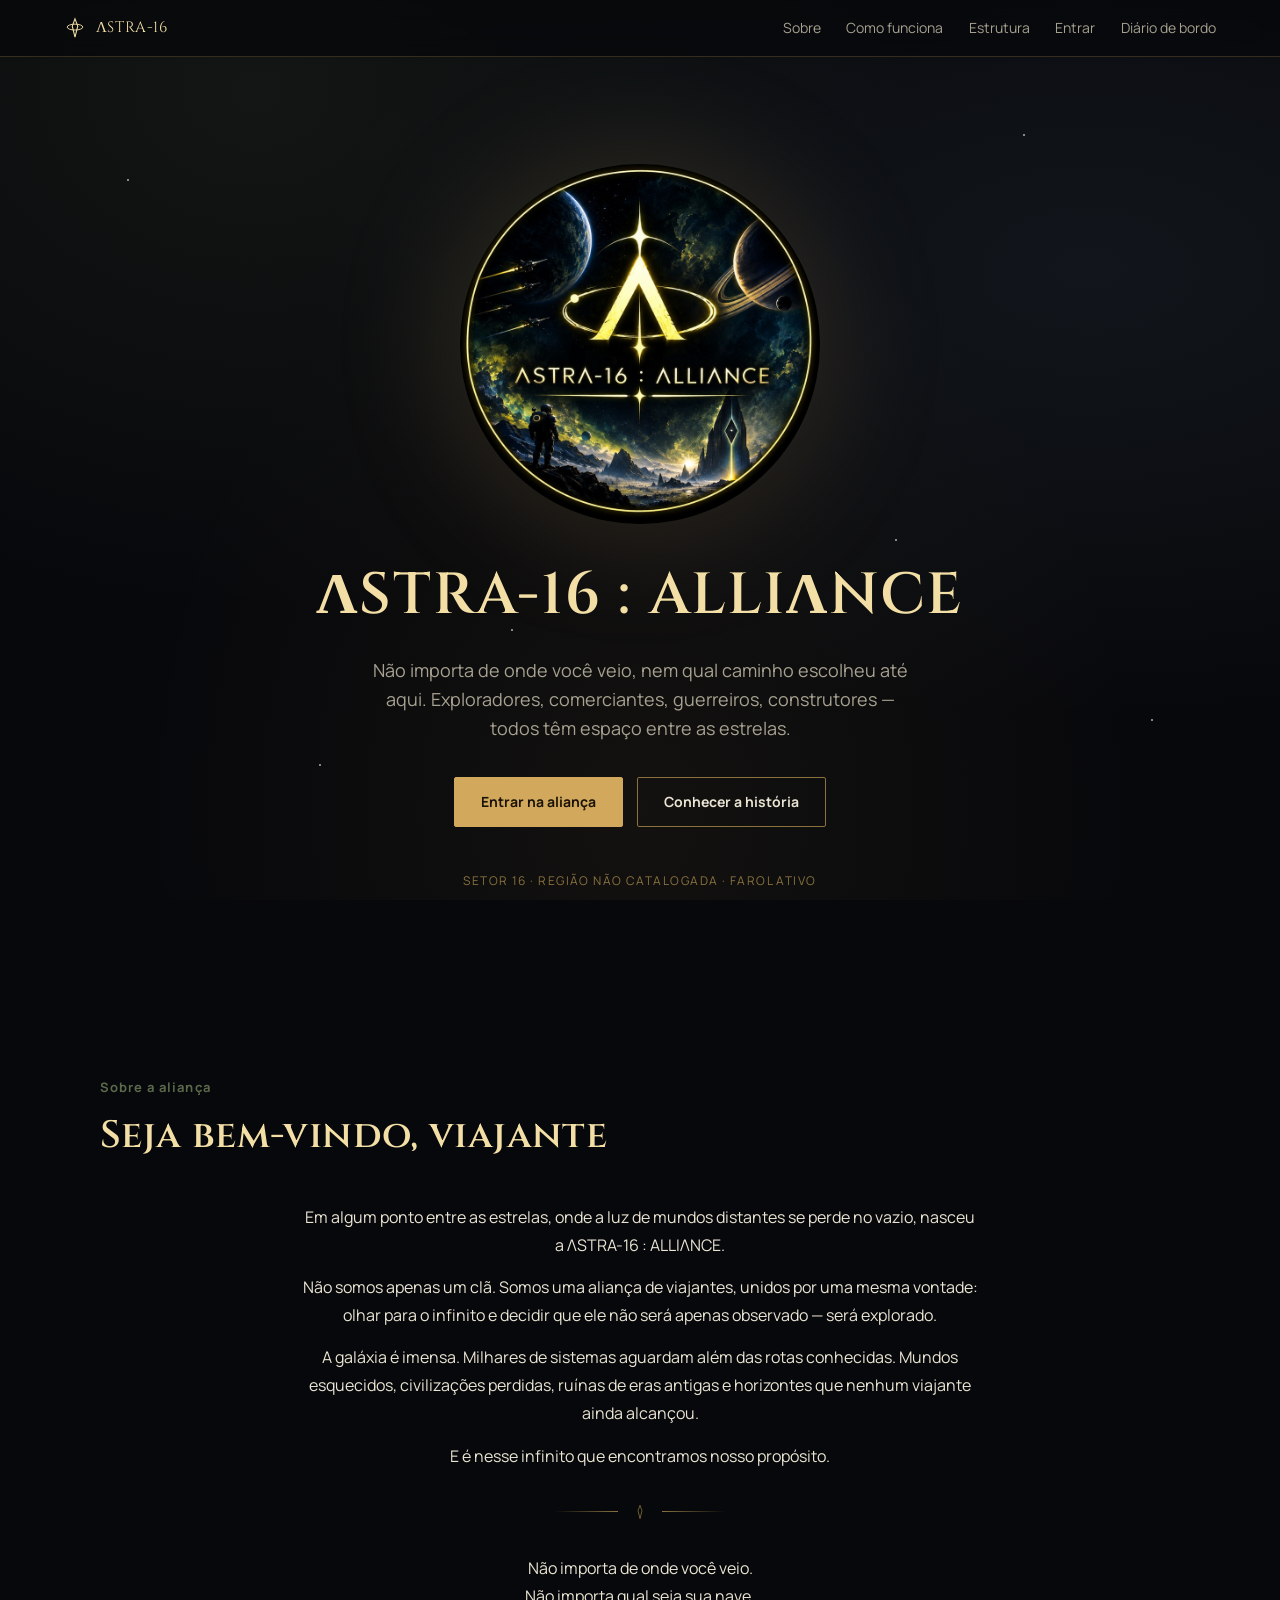
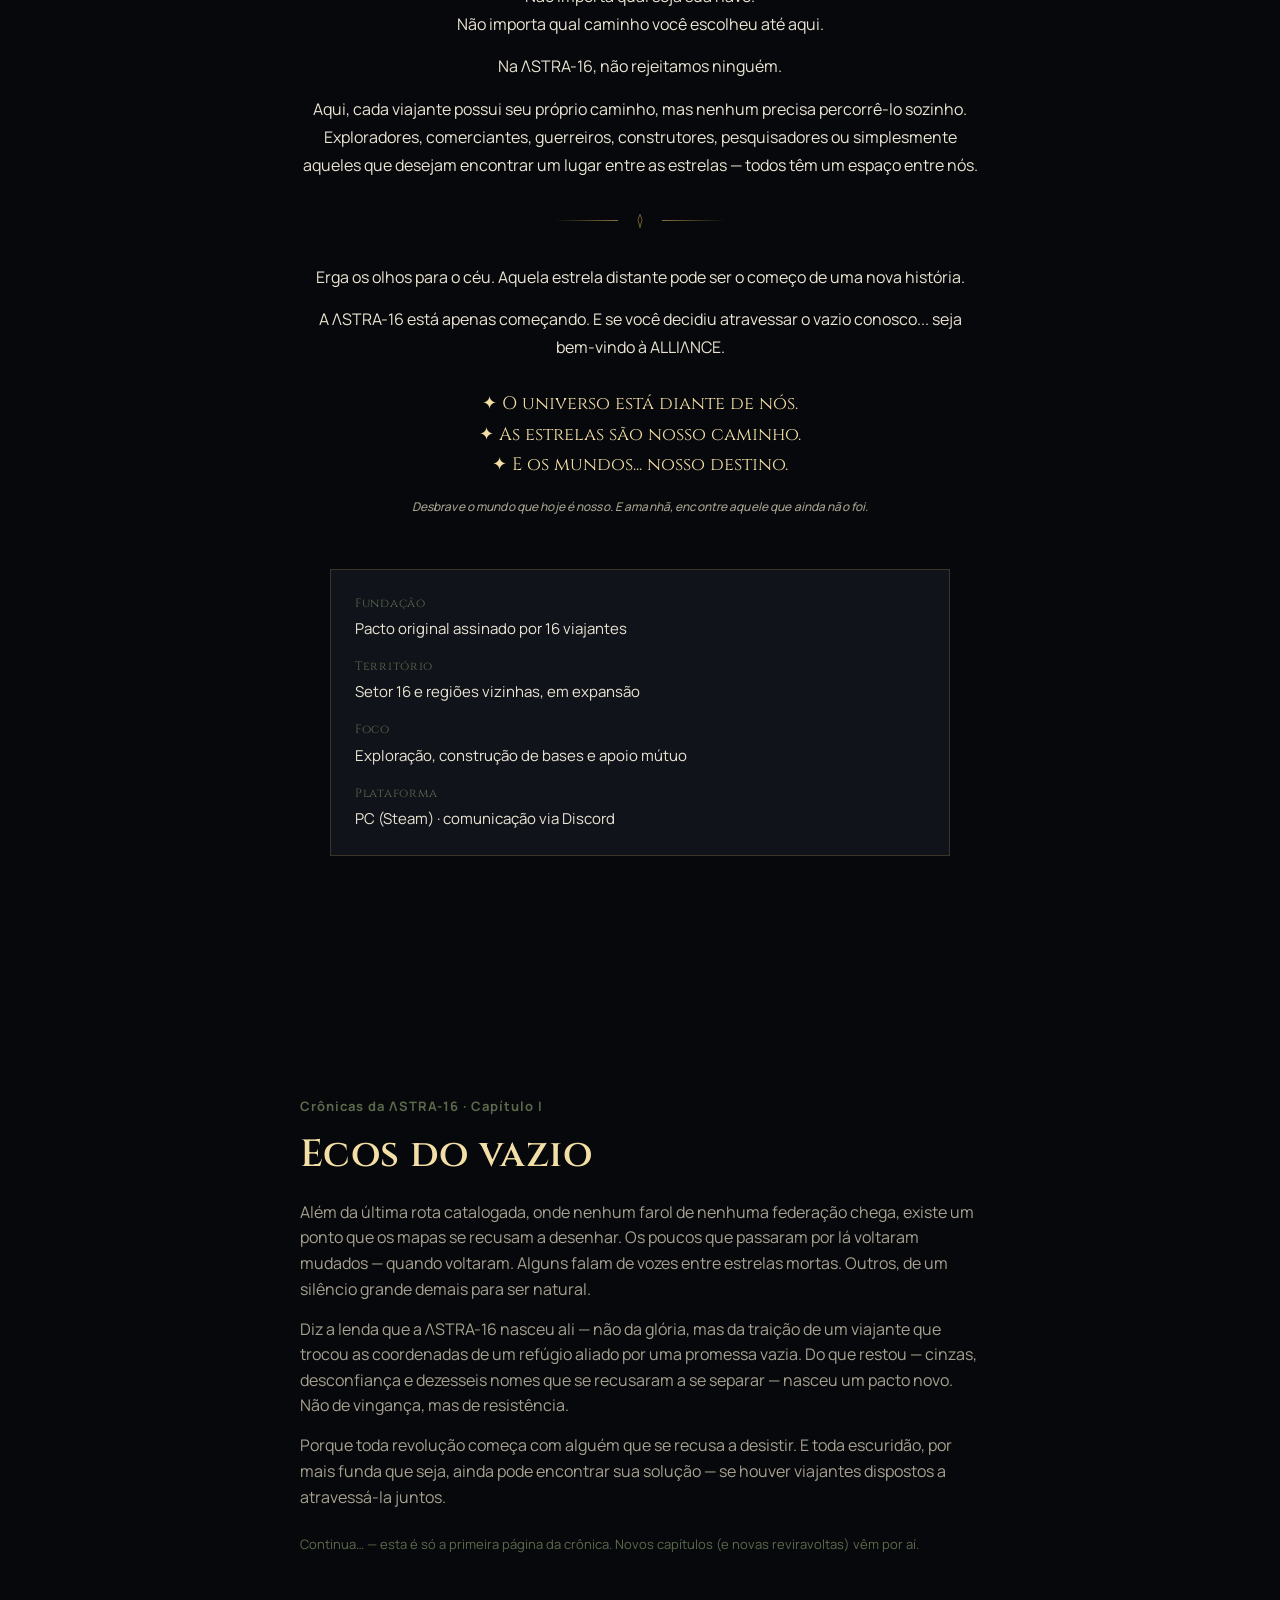
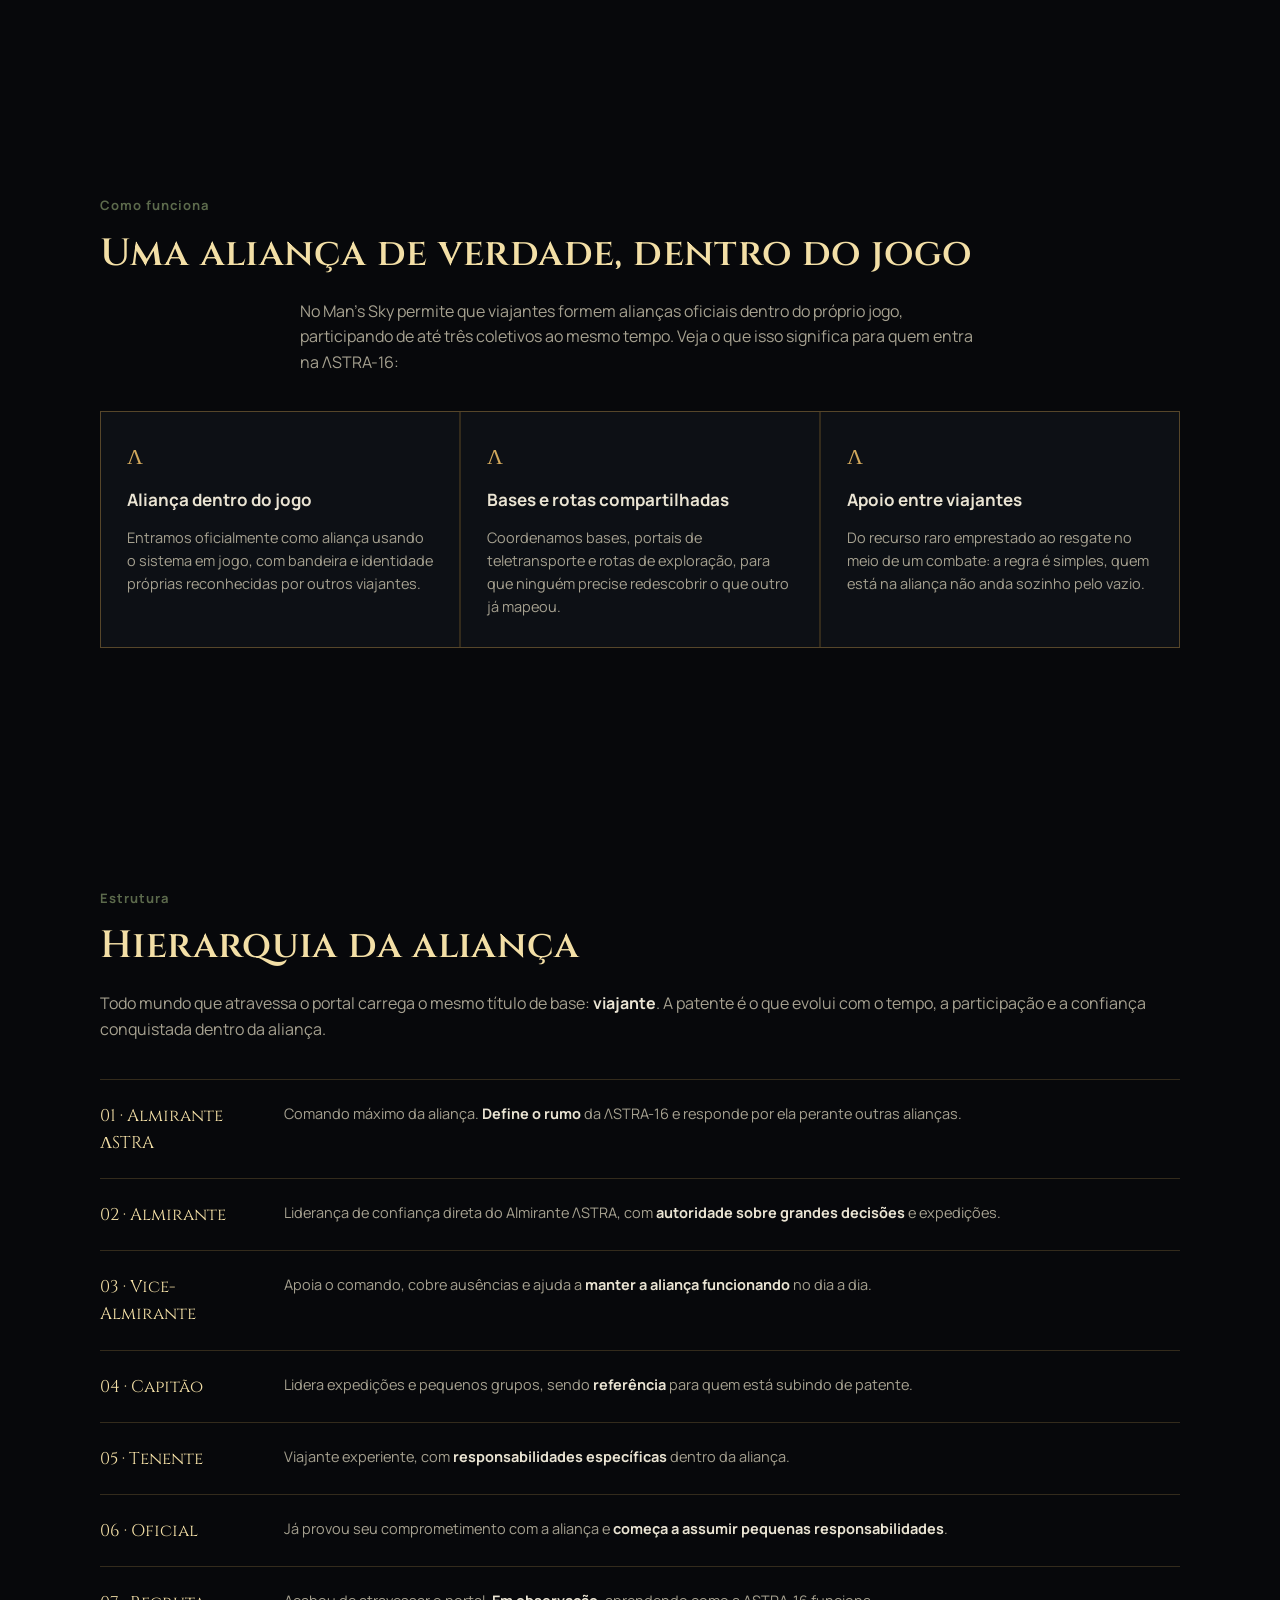
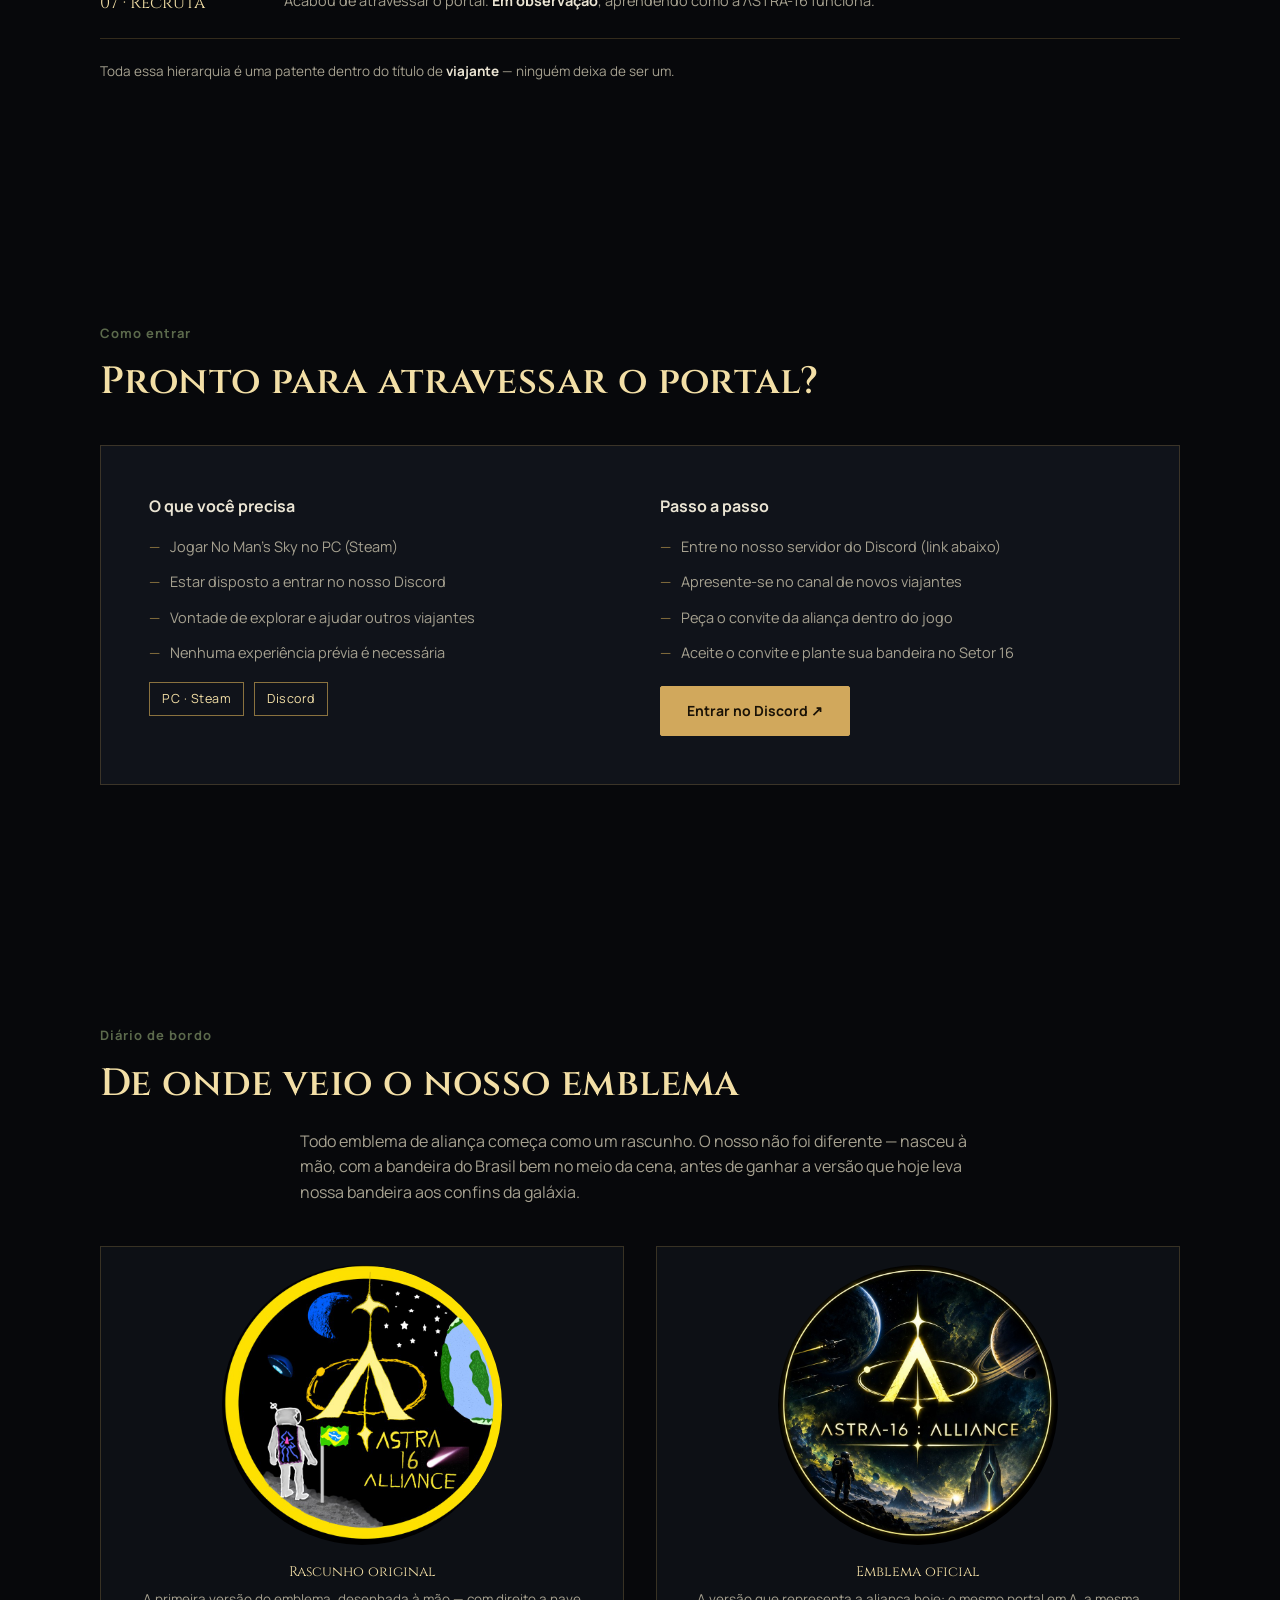
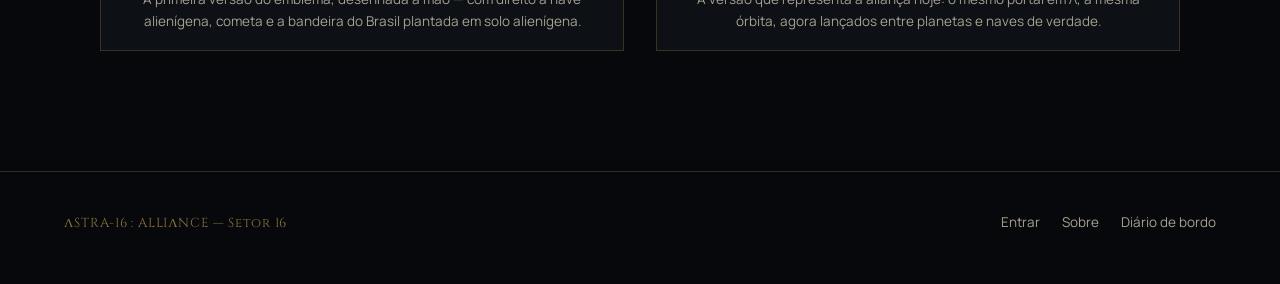
==== commit 04061a56: "link" ====
--- a/index.html
+++ b/index.html
@@ -192,7 +192,7 @@
           <li>Aceite o convite e plante sua bandeira no Setor 16</li>
         </ul>
         <div style="margin-top:22px;">
-          <a class="btn primary" href="#" id="discord-link">Entrar no Discord ↗</a>
+          <a class="btn primary" href="https://discord.gg/Xvfg6UyZk" target="_blank">Entrar no Discord ↗</a>
         </div>
         
       </div>
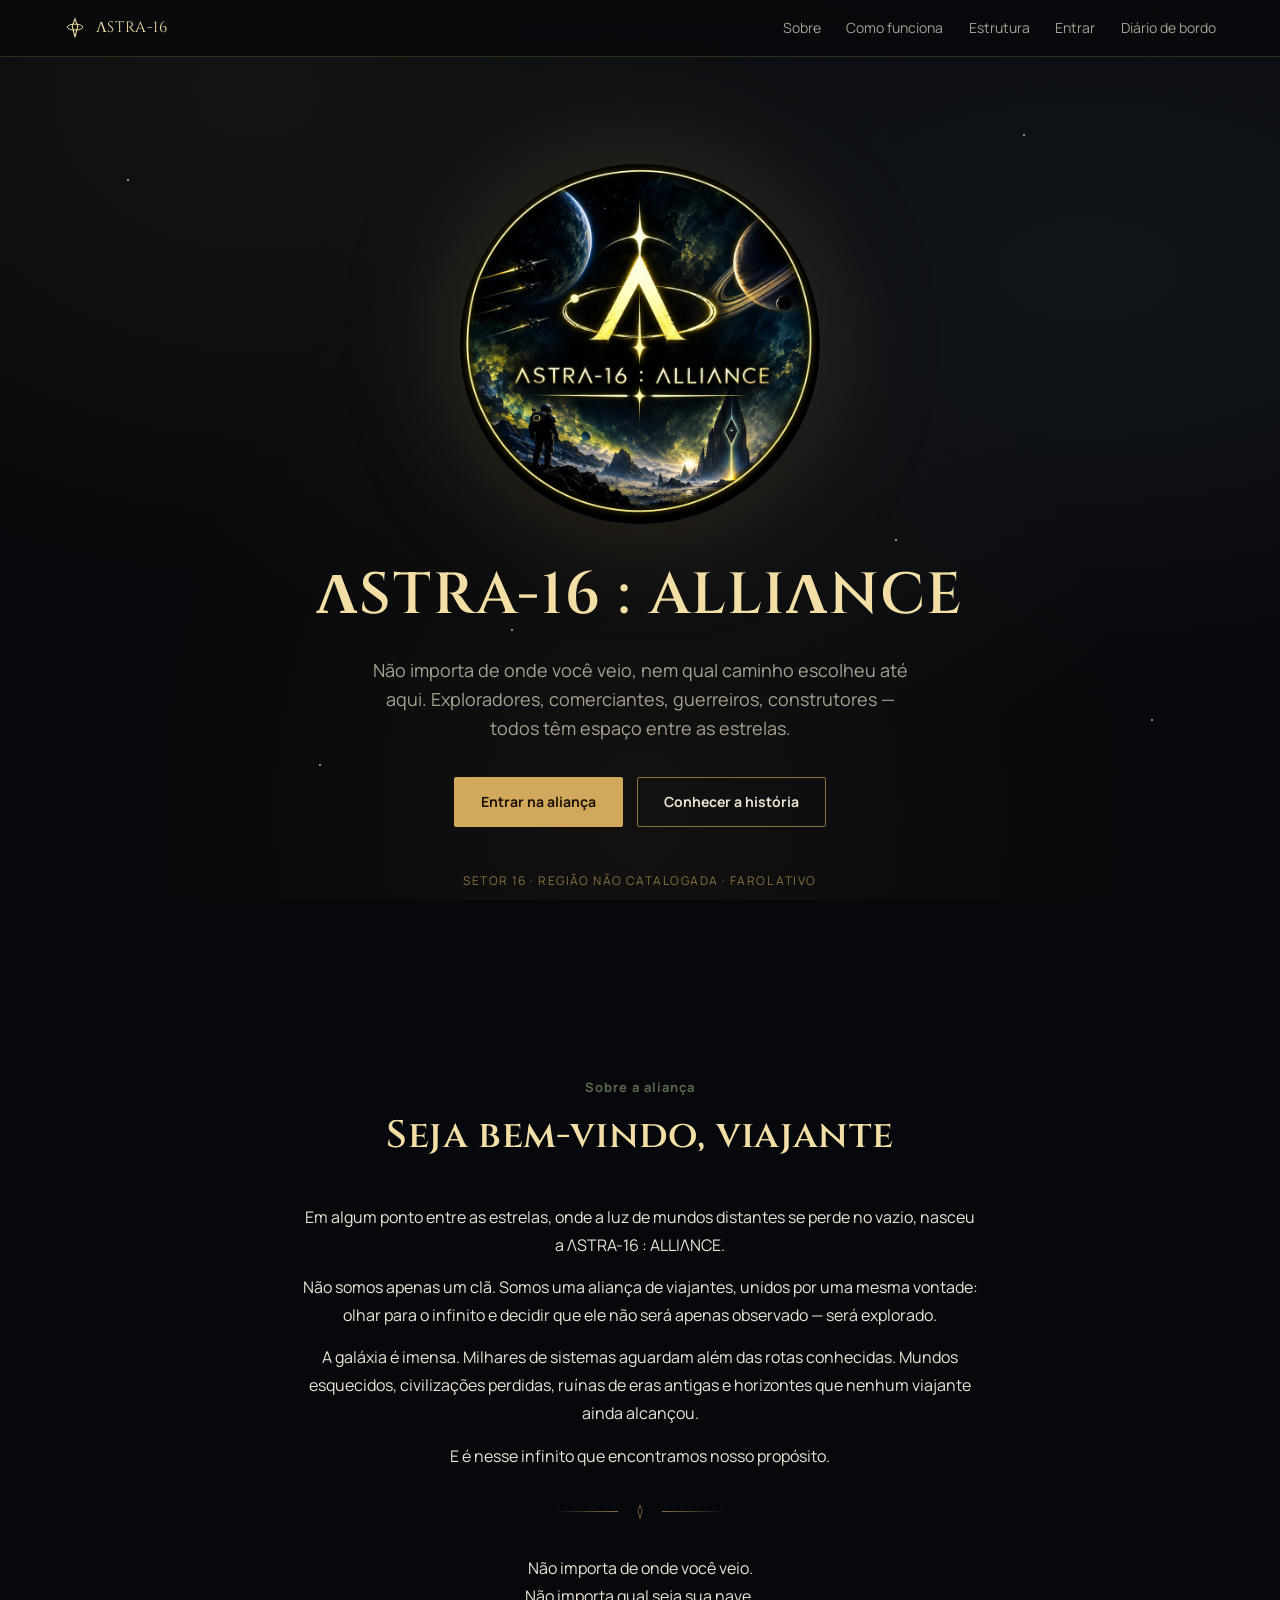
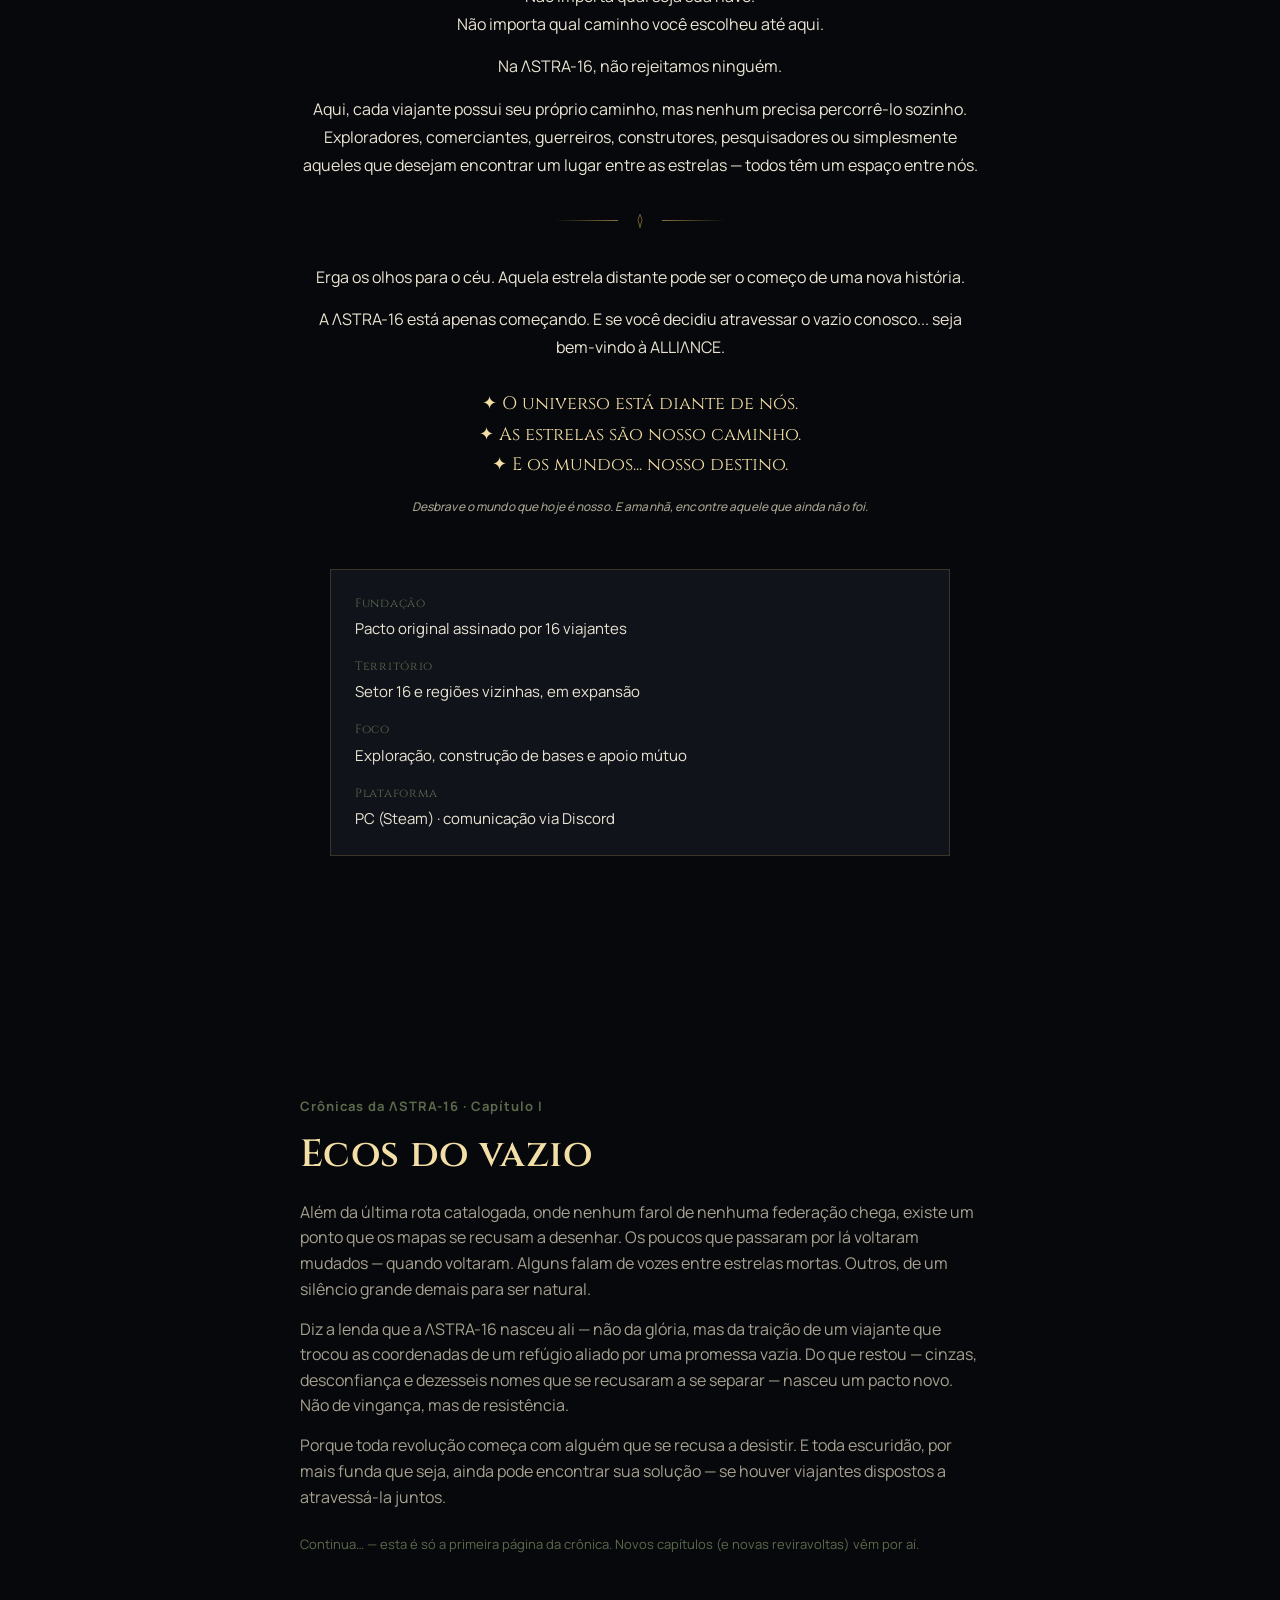
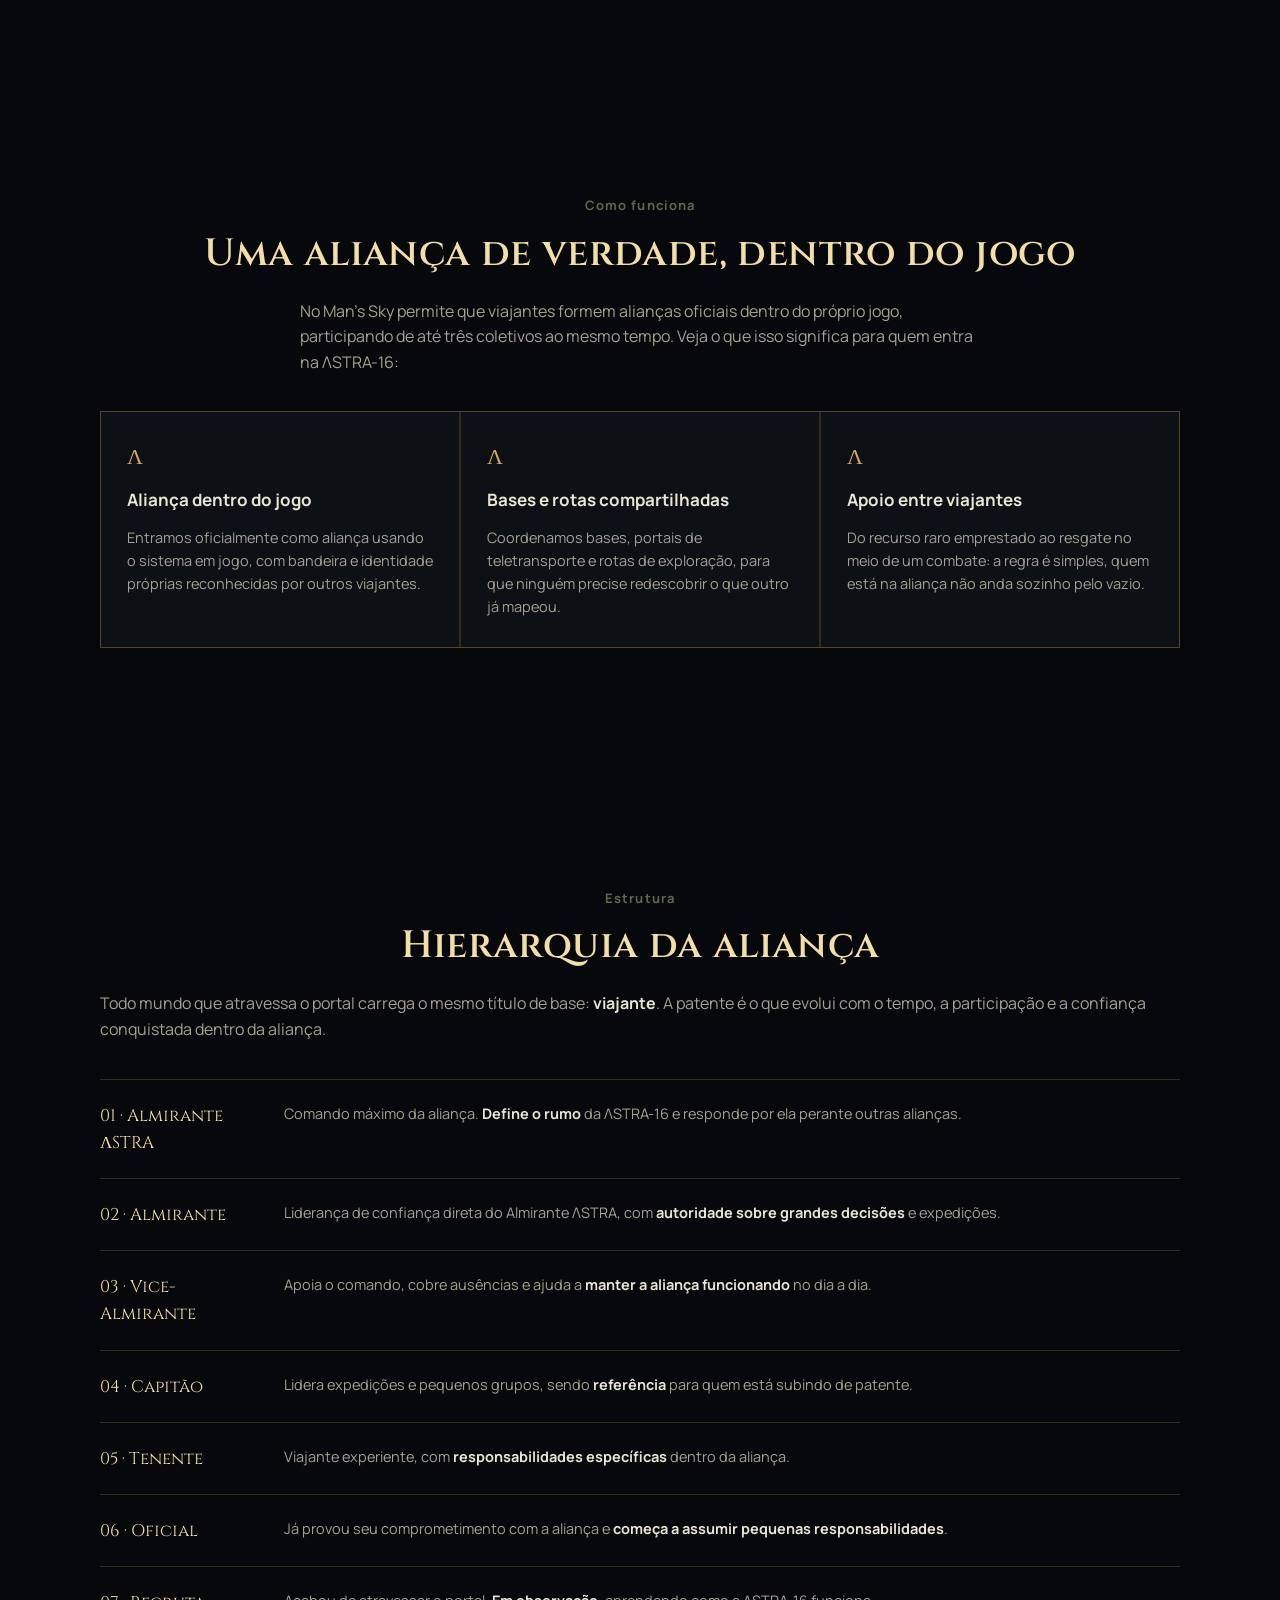
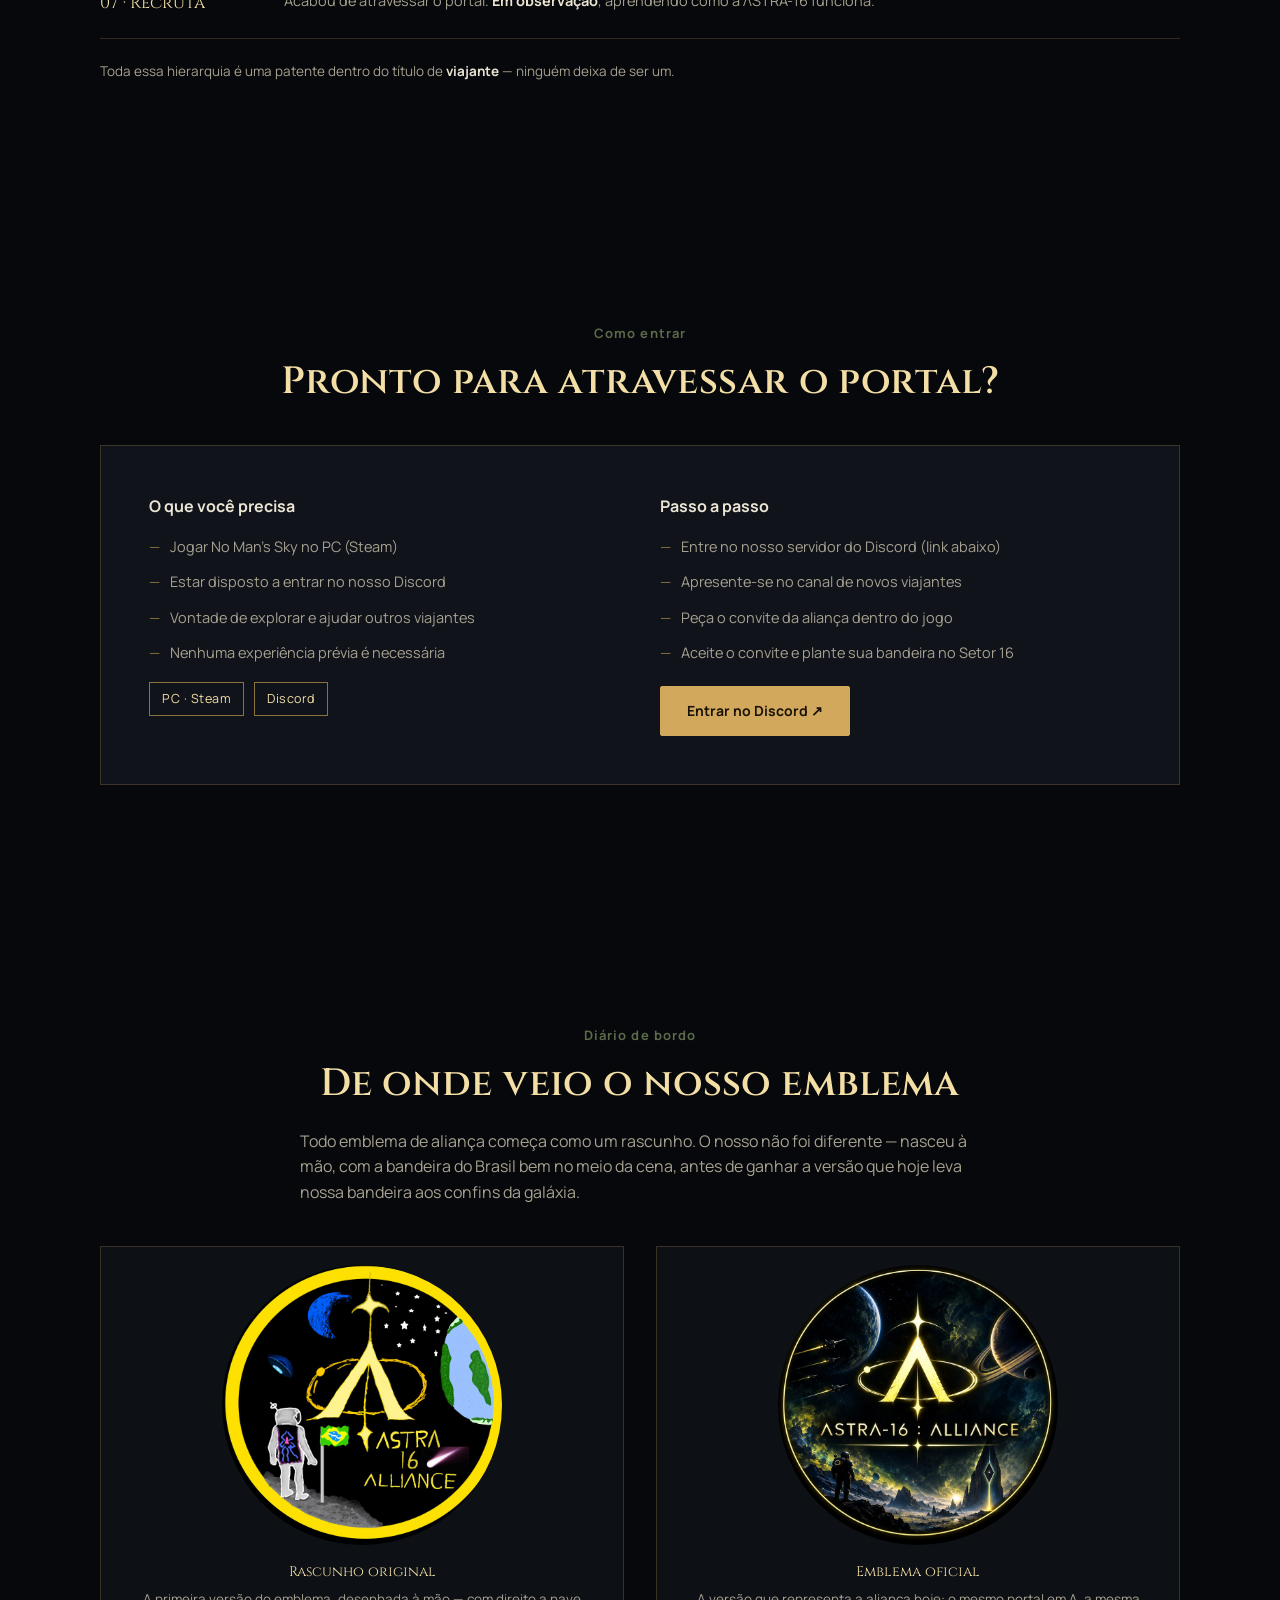
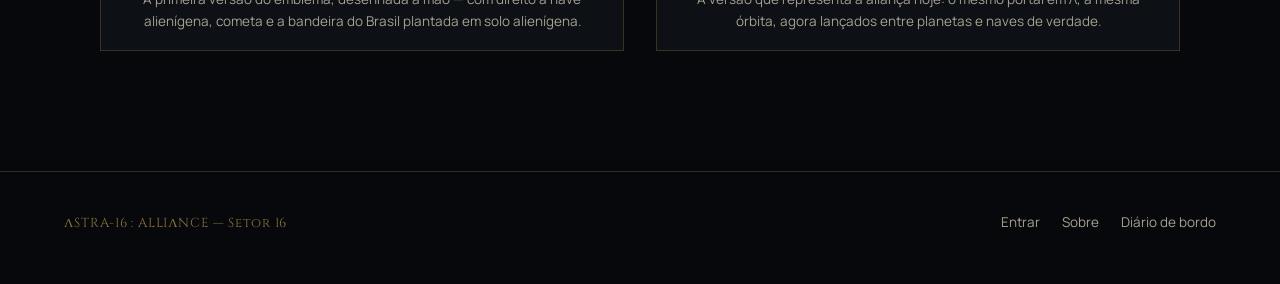
==== commit abaeaa0d: "centralizar" ====
--- a/index.html
+++ b/index.html
@@ -40,8 +40,8 @@
 
 <section id="sobre">
   <div class="wrap">
-    <div class="kicker">Sobre a aliança</div>
-    <h2 style="margin-top:8px;">Seja bem-vindo, viajante</h2>
+   <div class="kicker" style="text-align:center;">Sobre a aliança</div>
+    <h2 style="margin-top:8px; text-align:center;">Seja bem-vindo, viajante</h2>
     <div class="manifesto narrow" style="margin-top:36px;">
       <p>Em algum ponto entre as estrelas, onde a luz de mundos distantes se perde no vazio, nasceu a ΛSTRA-16 : ALLIΛNCE.</p>
       <p>Não somos apenas um clã. Somos uma aliança de viajantes, unidos por uma mesma vontade: olhar para o infinito e decidir que ele não será apenas observado — será explorado.</p>
@@ -103,8 +103,8 @@
 
 <section id="funciona">
   <div class="wrap">
-    <div class="kicker">Como funciona</div>
-    <h2 style="margin-top:8px;">Uma aliança de verdade, dentro do jogo</h2>
+    <div class="kicker" style="text-align:center;">Como funciona</div>
+    <h2 style="margin-top:8px; text-align:center;">Uma aliança de verdade, dentro do jogo</h2>
     <p class="narrow" style="margin-top:14px;">No Man's Sky permite que viajantes formem alianças oficiais dentro do próprio jogo, participando de até três coletivos ao mesmo tempo. Veja o que isso significa para quem entra na ΛSTRA-16:</p>
     <div class="steps">
       <div class="step">
@@ -128,8 +128,8 @@
 
 <section id="estrutura">
   <div class="wrap">
-    <div class="kicker">Estrutura</div>
-    <h2 style="margin-top:8px;">Hierarquia da aliança</h2>
+    <div class="kicker" style="text-align:center;">Estrutura</div>
+    <h2 style="margin-top:8px; text-align:center;">Hierarquia da aliança</h2>
     <p>Todo mundo que atravessa o portal carrega o mesmo título de base: <strong>viajante</strong>. A patente é o que evolui com o tempo, a participação e a confiança conquistada dentro da aliança.</p>
     <div class="ranks">
       <div class="rank">
@@ -167,8 +167,8 @@
 
 <section id="entrar">
   <div class="wrap">
-    <div class="kicker">Como entrar</div>
-    <h2 style="margin-top:8px;">Pronto para atravessar o portal?</h2>
+    <div class="kicker" style="text-align:center;">Como entrar</div>
+    <h2 style="margin-top:8px; text-align:center;">Pronto para atravessar o portal?</h2>
     <div class="join-panel">
       <div>
         <h3 style="font-family:var(--font-body); font-size:16px; color:var(--text-main); font-weight:700; margin:0;">O que você precisa</h3>
@@ -202,8 +202,8 @@
 
 <section id="diario">
   <div class="wrap">
-    <div class="kicker">Diário de bordo</div>
-    <h2 style="margin-top:8px;">De onde veio o nosso emblema</h2>
+    <div class="kicker" style="text-align:center;">Diário de bordo</div>
+    <h2 style="margin-top:8px; text-align:center;">De onde veio o nosso emblema</h2>
     <p class="narrow" style="margin-top:14px;">Todo emblema de aliança começa como um rascunho. O nosso não foi diferente — nasceu à mão, com a bandeira do Brasil bem no meio da cena, antes de ganhar a versão que hoje leva nossa bandeira aos confins da galáxia.</p>
     <div class="gallery">
       <div class="plate">
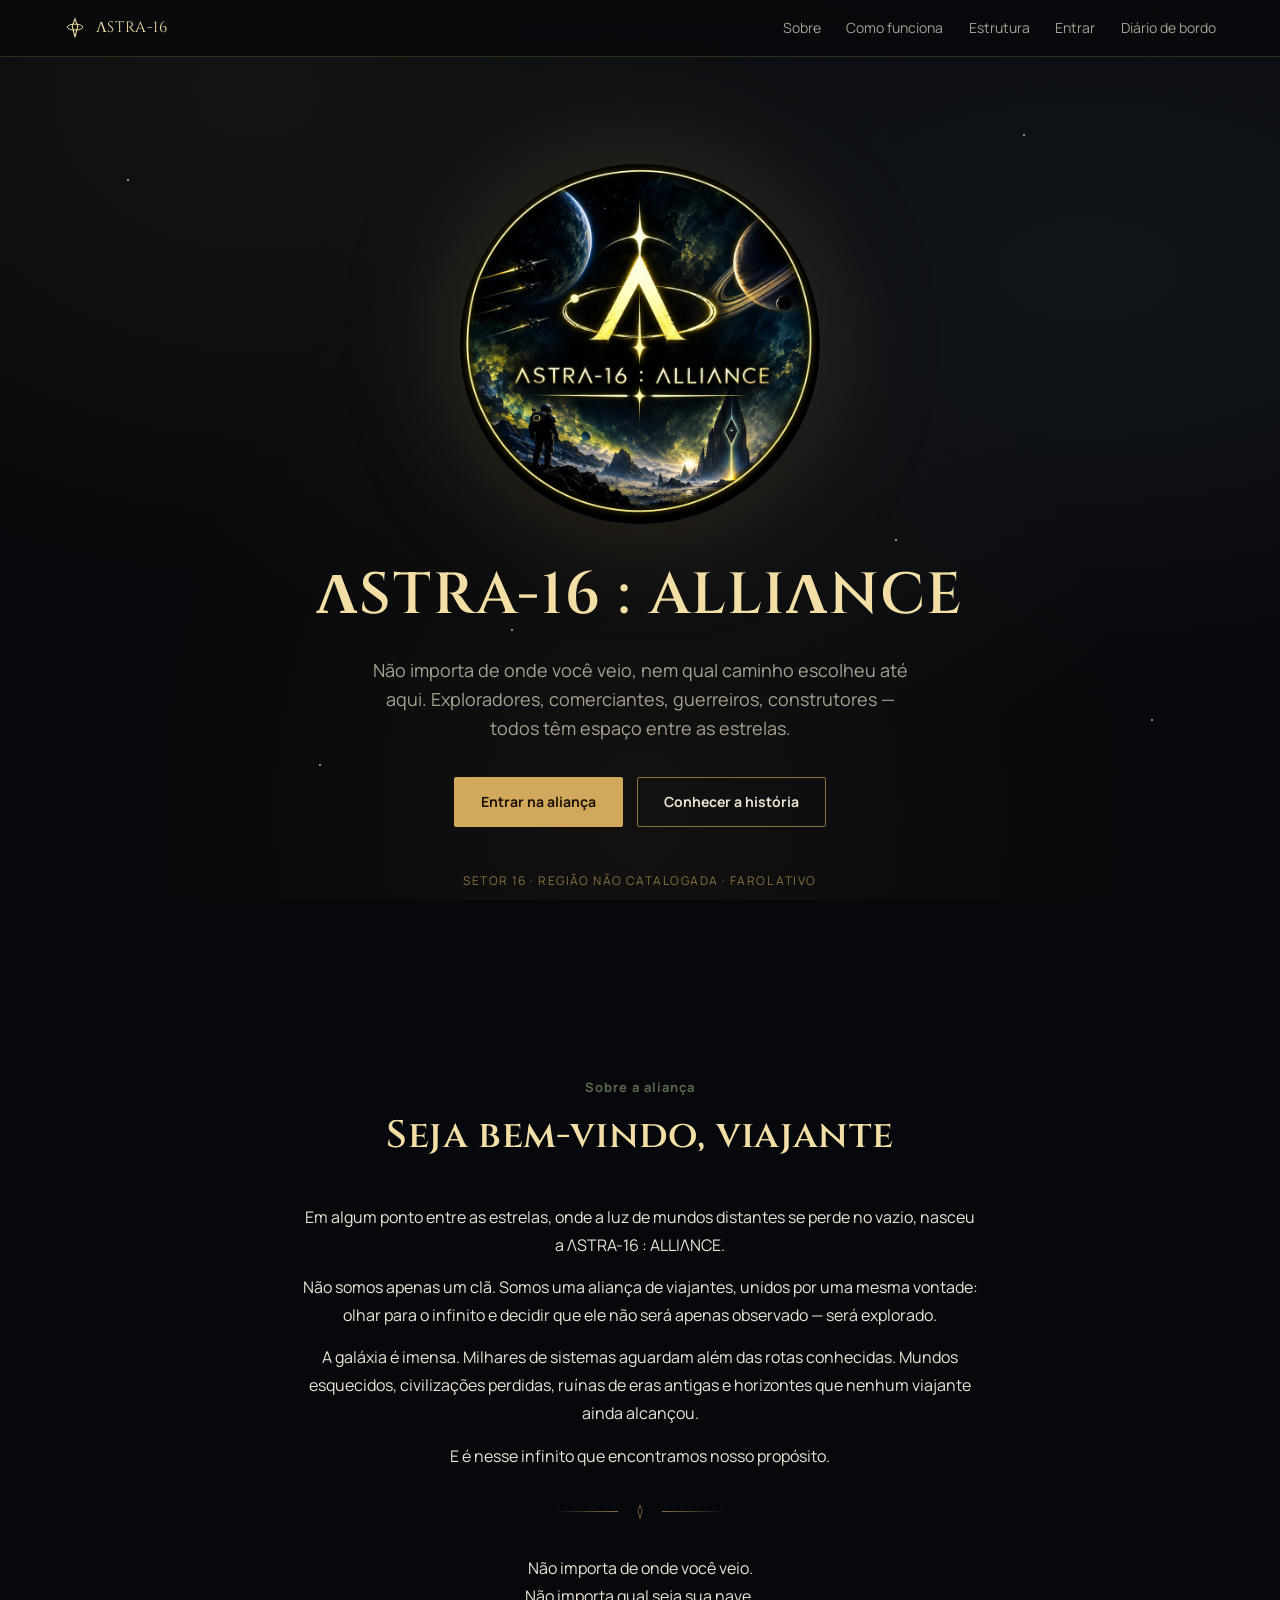
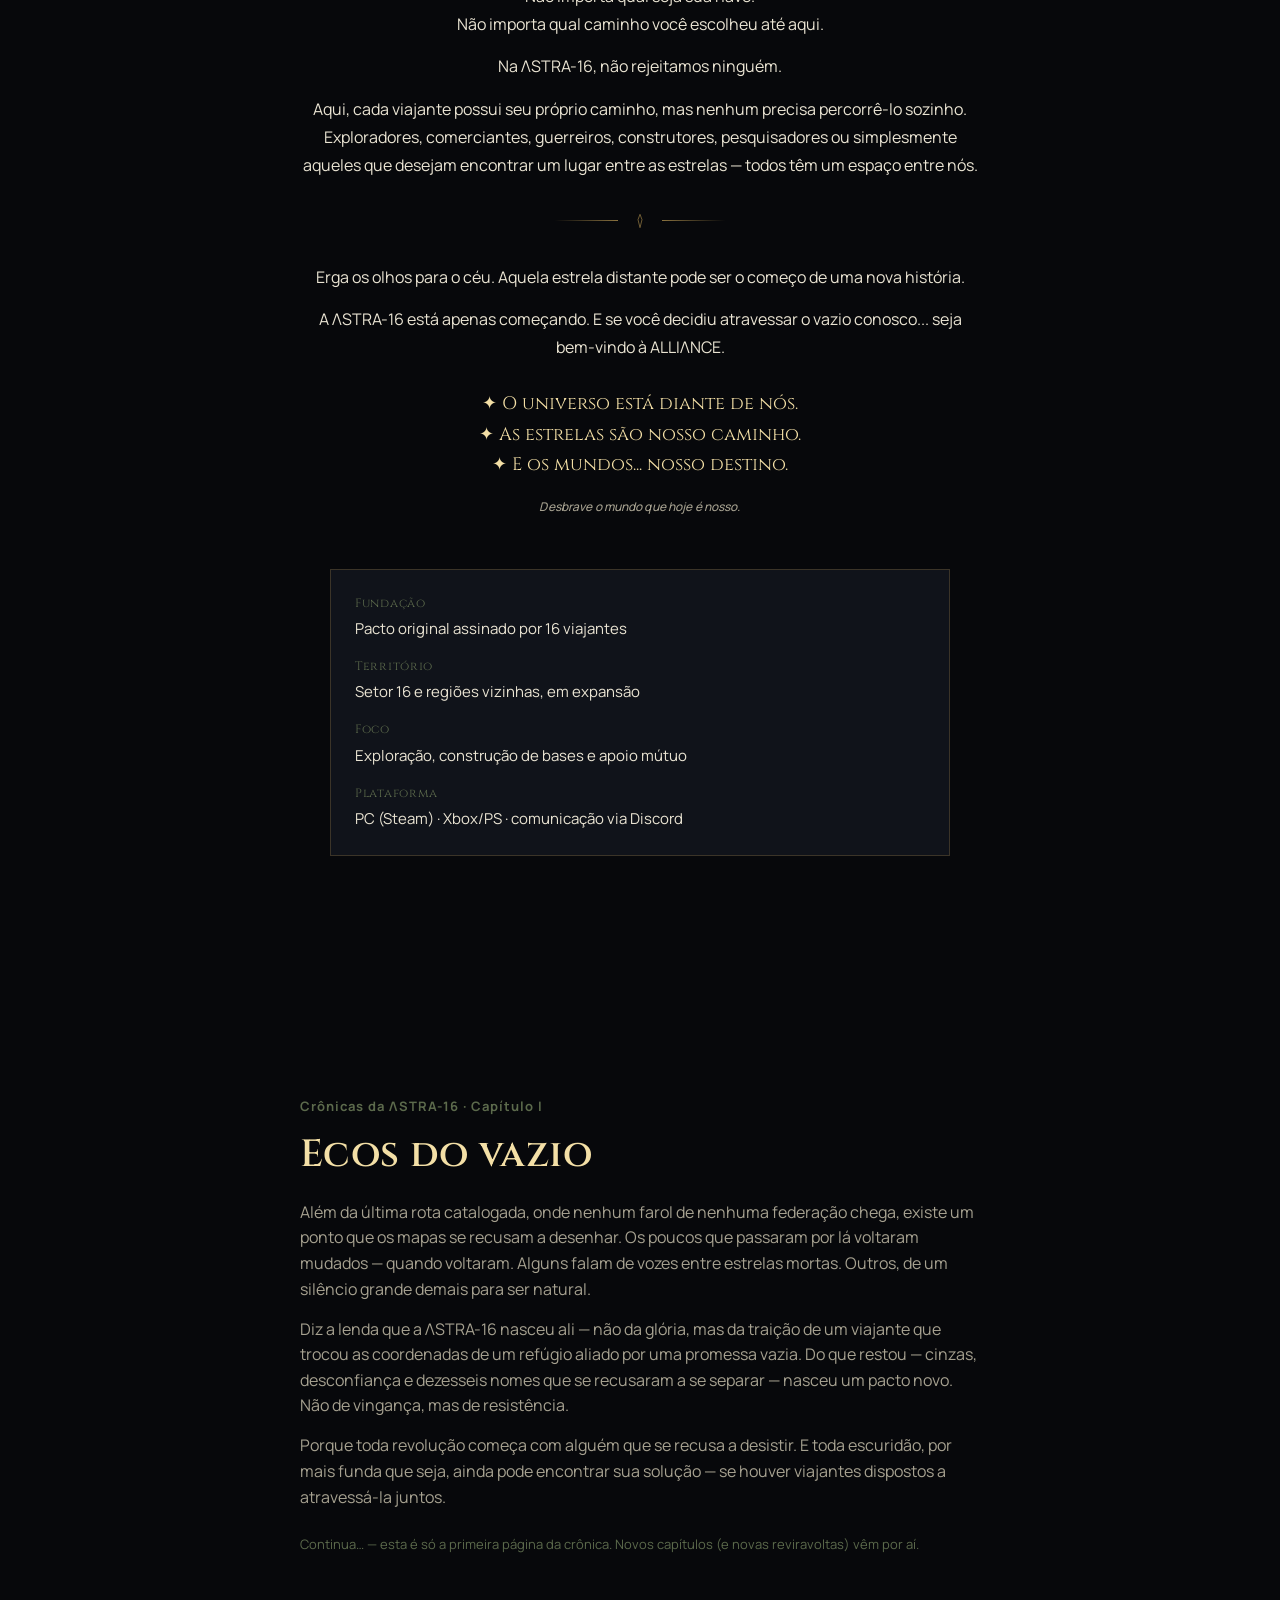
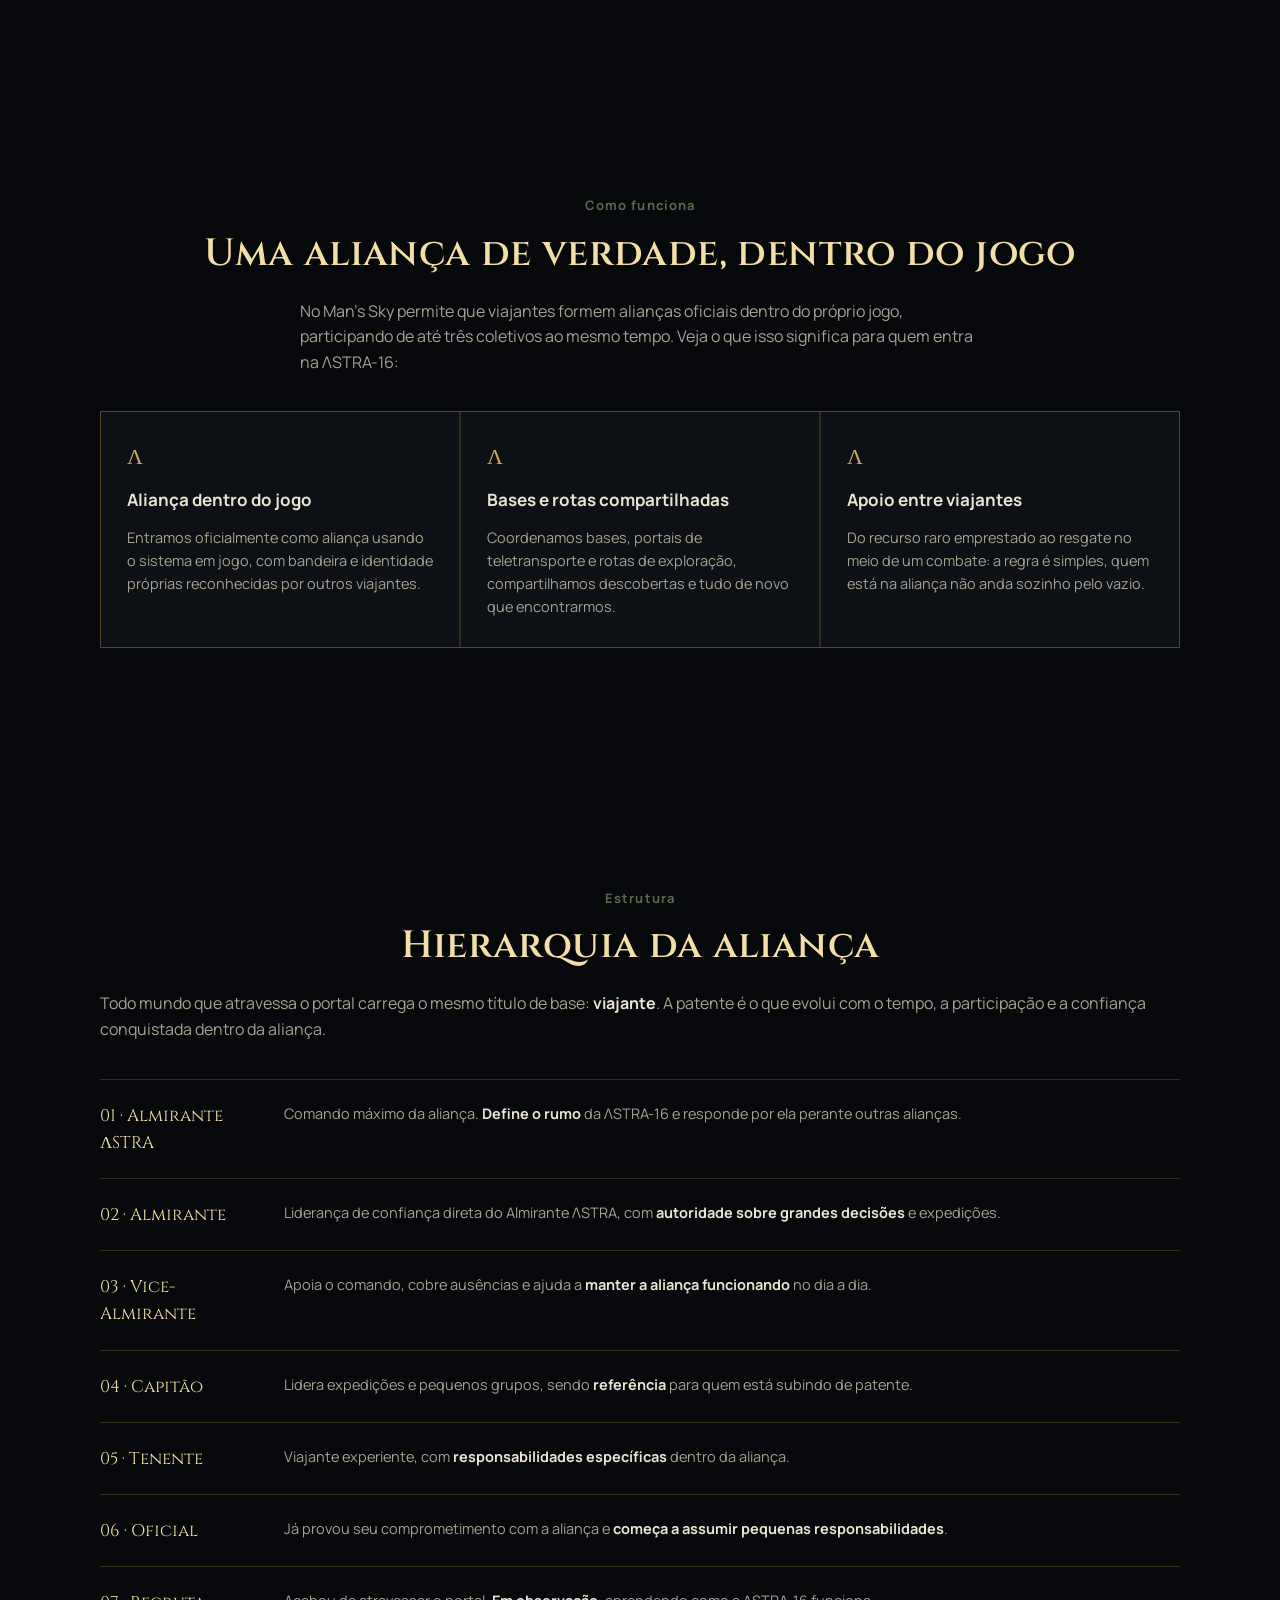
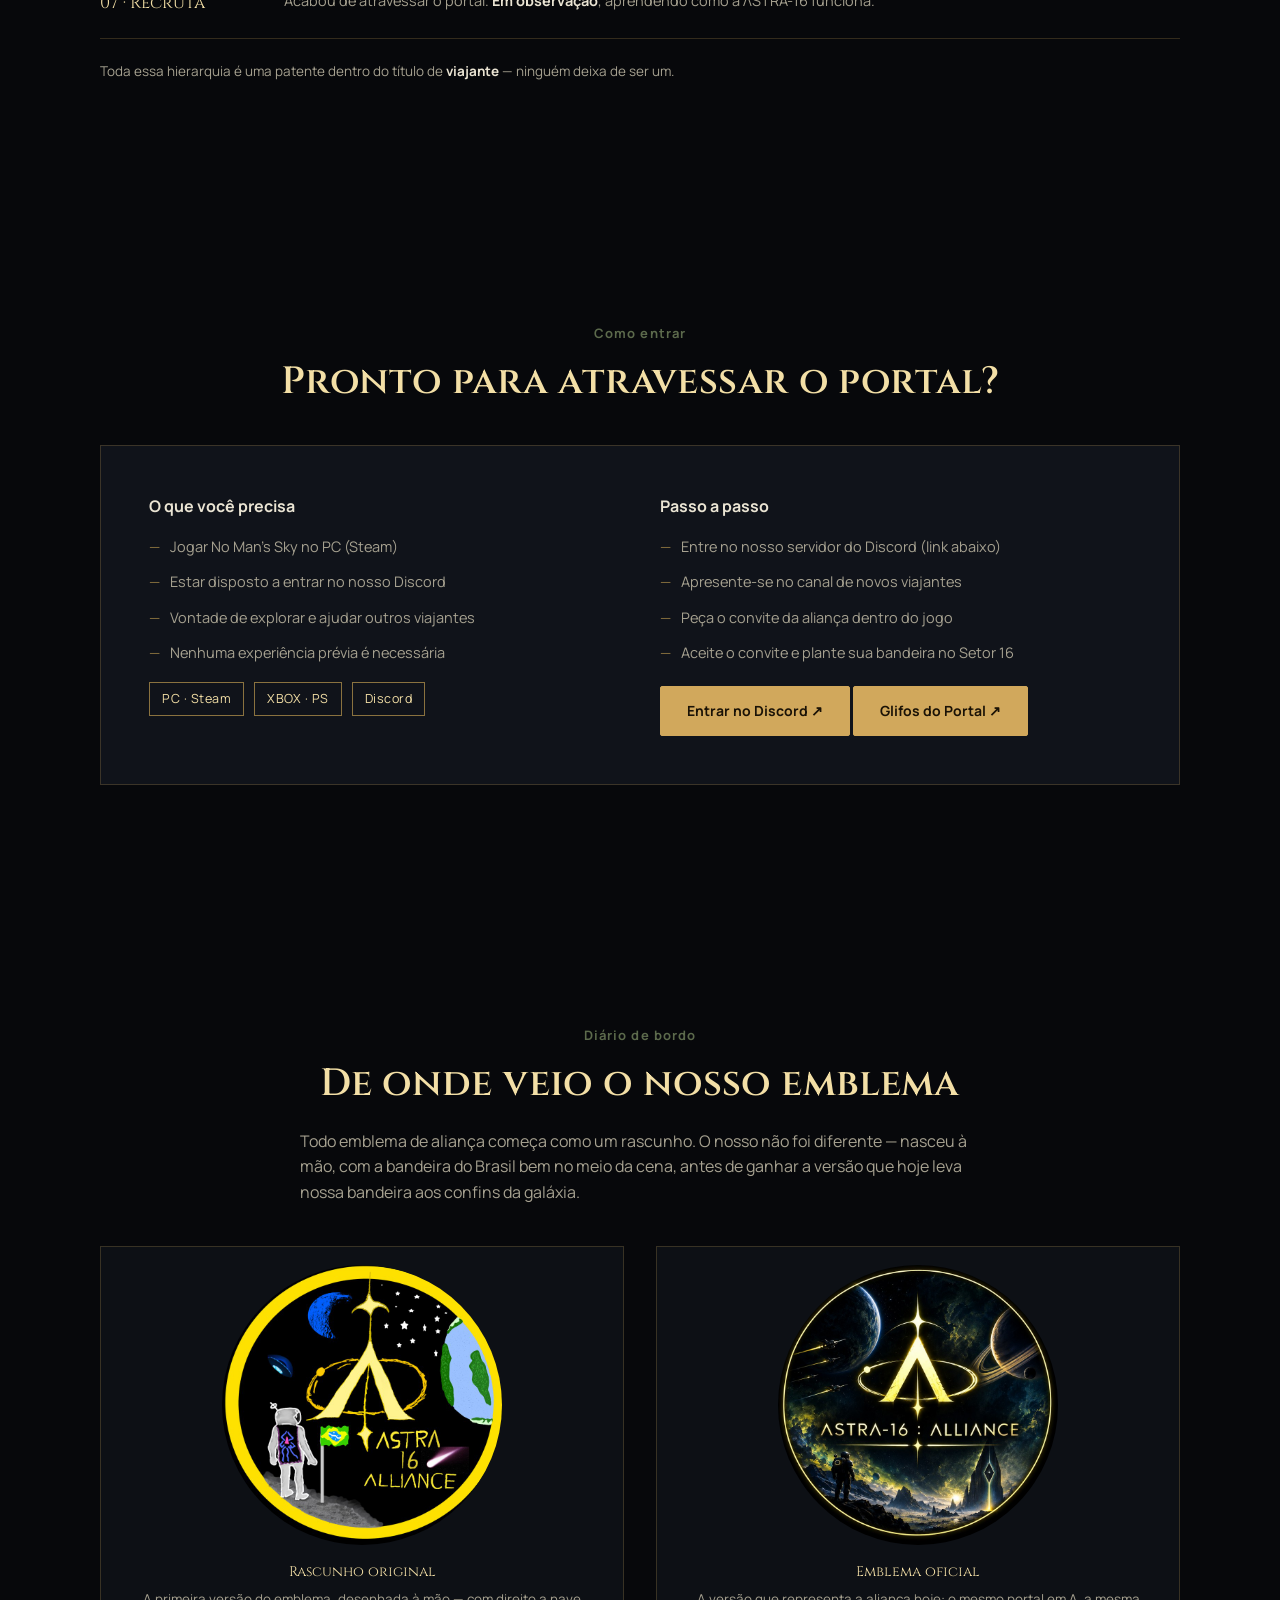
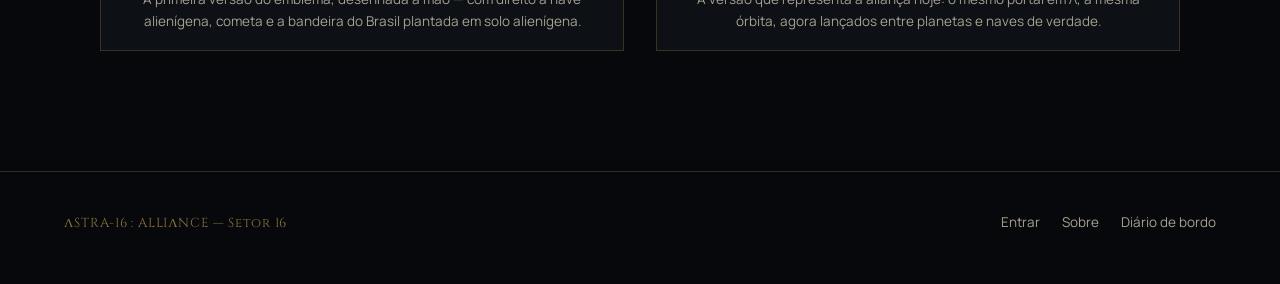
==== commit 2ed6064e: "upddate" ====
--- a/index.html
+++ b/index.html
@@ -63,7 +63,7 @@
         ✦ O universo está diante de nós.<br>
         ✦ As estrelas são nosso caminho.<br>
         ✦ E os mundos... nosso destino.
-        <span>Desbrave o mundo que hoje é nosso. E amanhã, encontre aquele que ainda não foi.</span>
+        <span>Desbrave o mundo que hoje é nosso.</span>
       </div>
     </div>
 
@@ -83,7 +83,7 @@
         </div>
         <div>
           <dt>Plataforma</dt>
-          <dd>PC (Steam) · comunicação via Discord</dd>
+          <dd>PC (Steam) · Xbox/PS · comunicação via Discord</dd>
         </div>
       </dl>
     </div>
@@ -115,7 +115,7 @@
       <div class="step">
         <div class="mark">Λ</div>
         <h3>Bases e rotas compartilhadas</h3>
-        <p>Coordenamos bases, portais de teletransporte e rotas de exploração, para que ninguém precise redescobrir o que outro já mapeou.</p>
+        <p>Coordenamos bases, portais de teletransporte e rotas de exploração, compartilhamos descobertas e tudo de novo que encontrarmos.</p>
       </div>
       <div class="step">
         <div class="mark">Λ</div>
@@ -180,6 +180,7 @@
         </ul>
         <div class="platform-tags">
           <span class="tag">PC · Steam</span>
+          <span class="tag">XBOX · PS</span>
           <span class="tag">Discord</span>
         </div>
       </div>
@@ -193,6 +194,7 @@
         </ul>
         <div style="margin-top:22px;">
           <a class="btn primary" href="https://discord.gg/Xvfg6UyZk" target="_blank">Entrar no Discord ↗</a>
+          <a class="btn primary" href="glifos.html" >Glifos do Portal ↗</a>
         </div>
         
       </div>
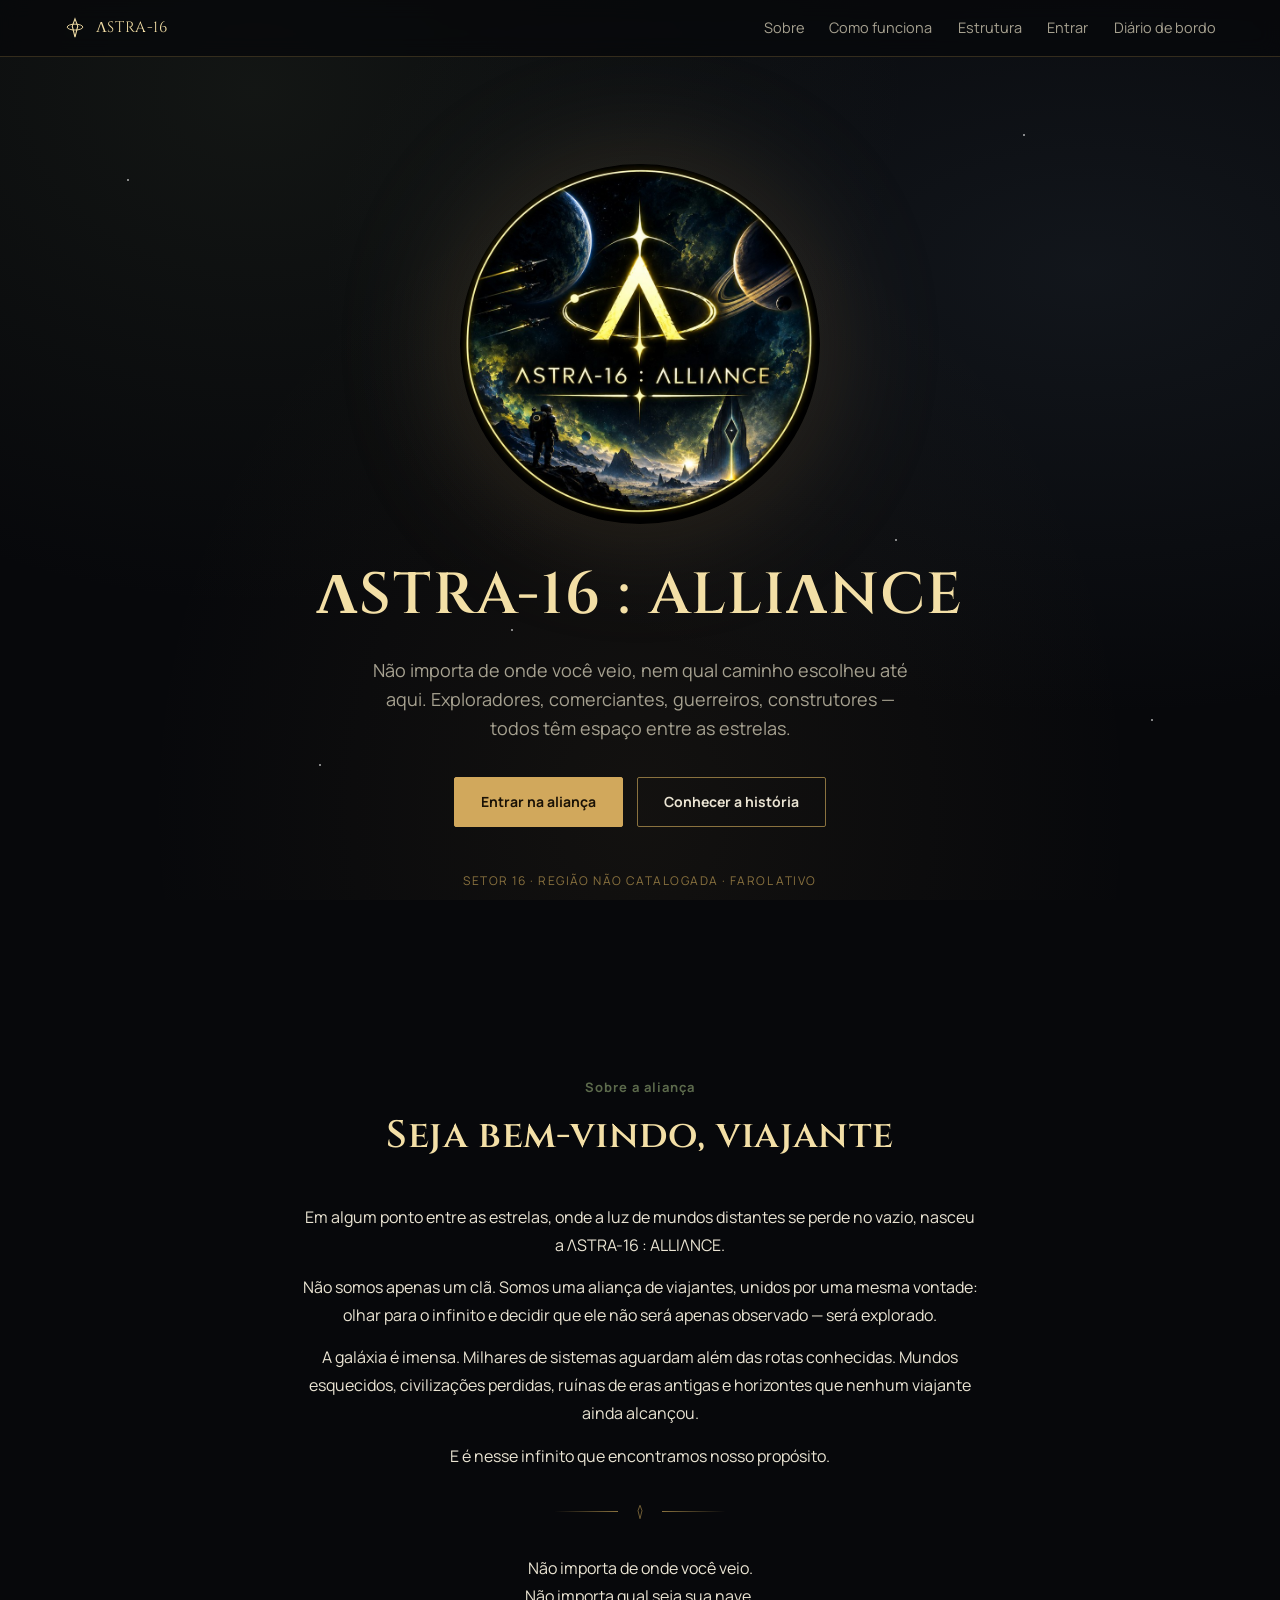
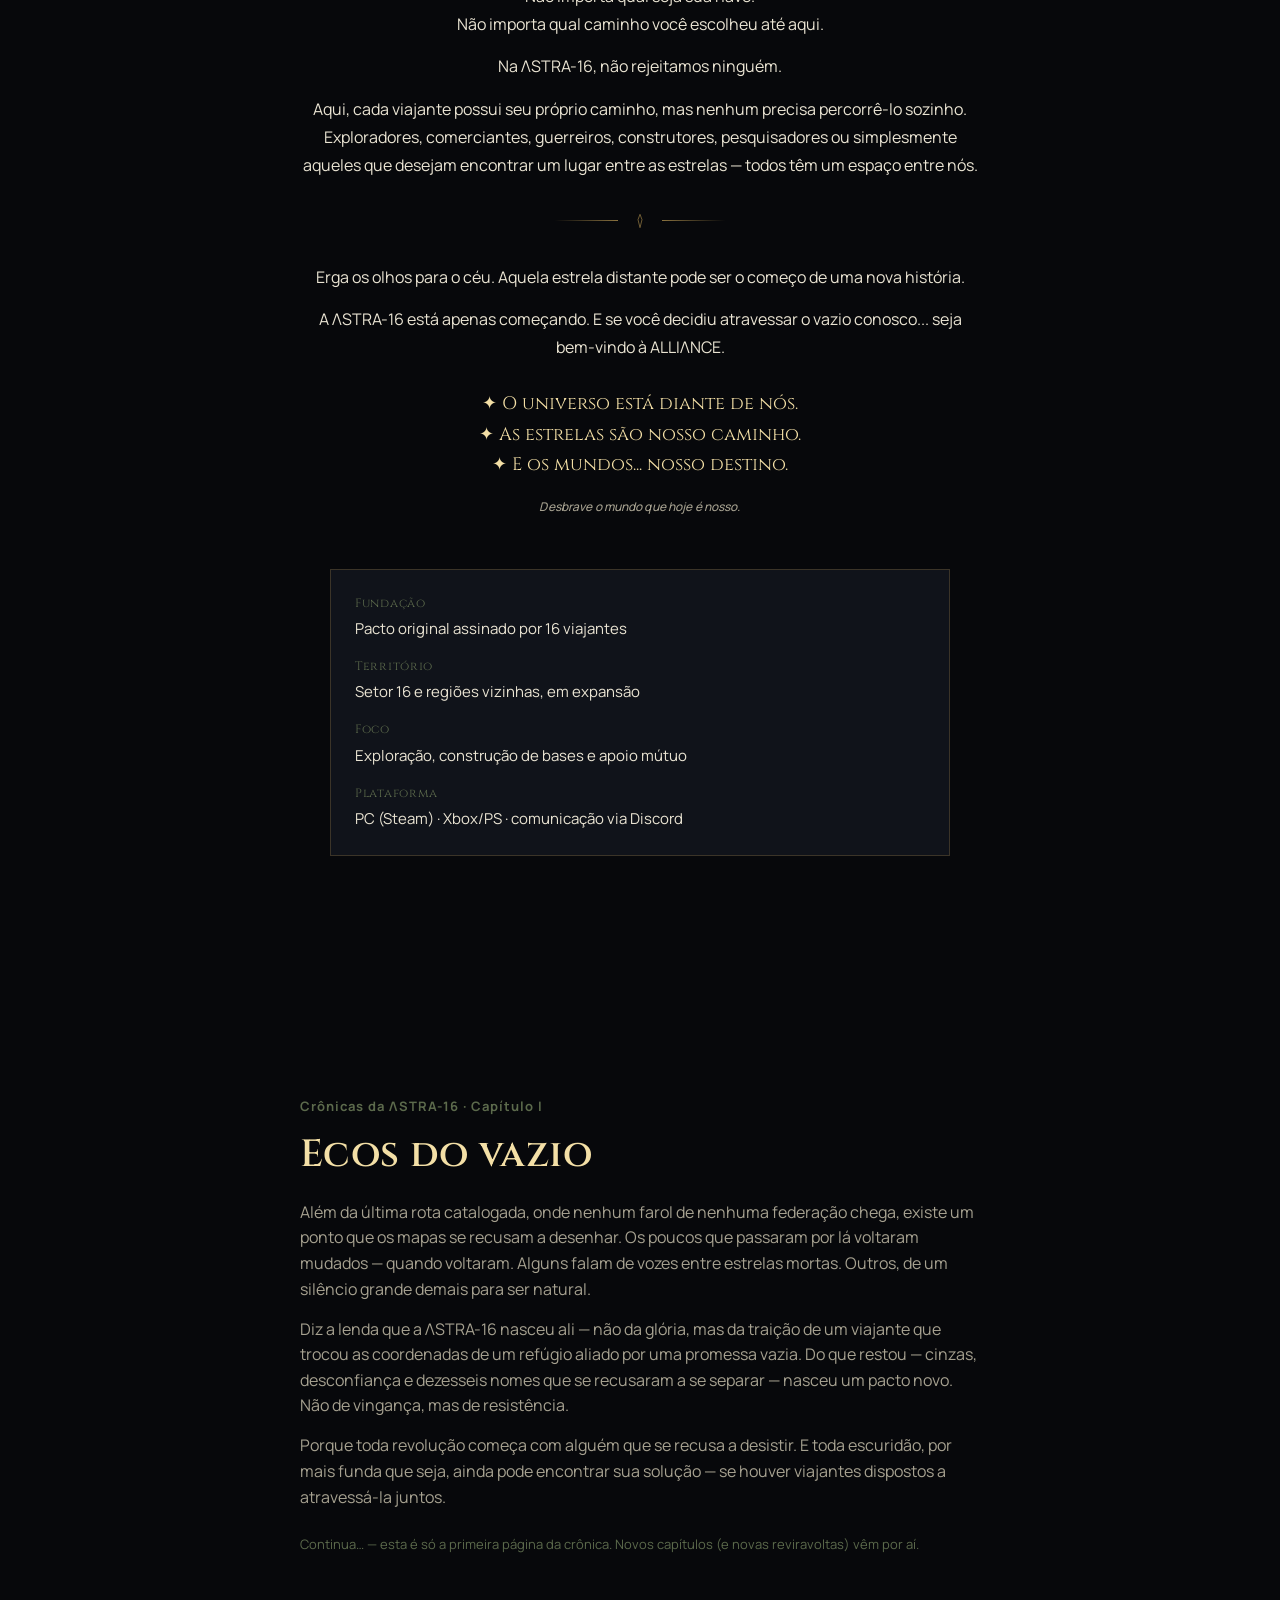
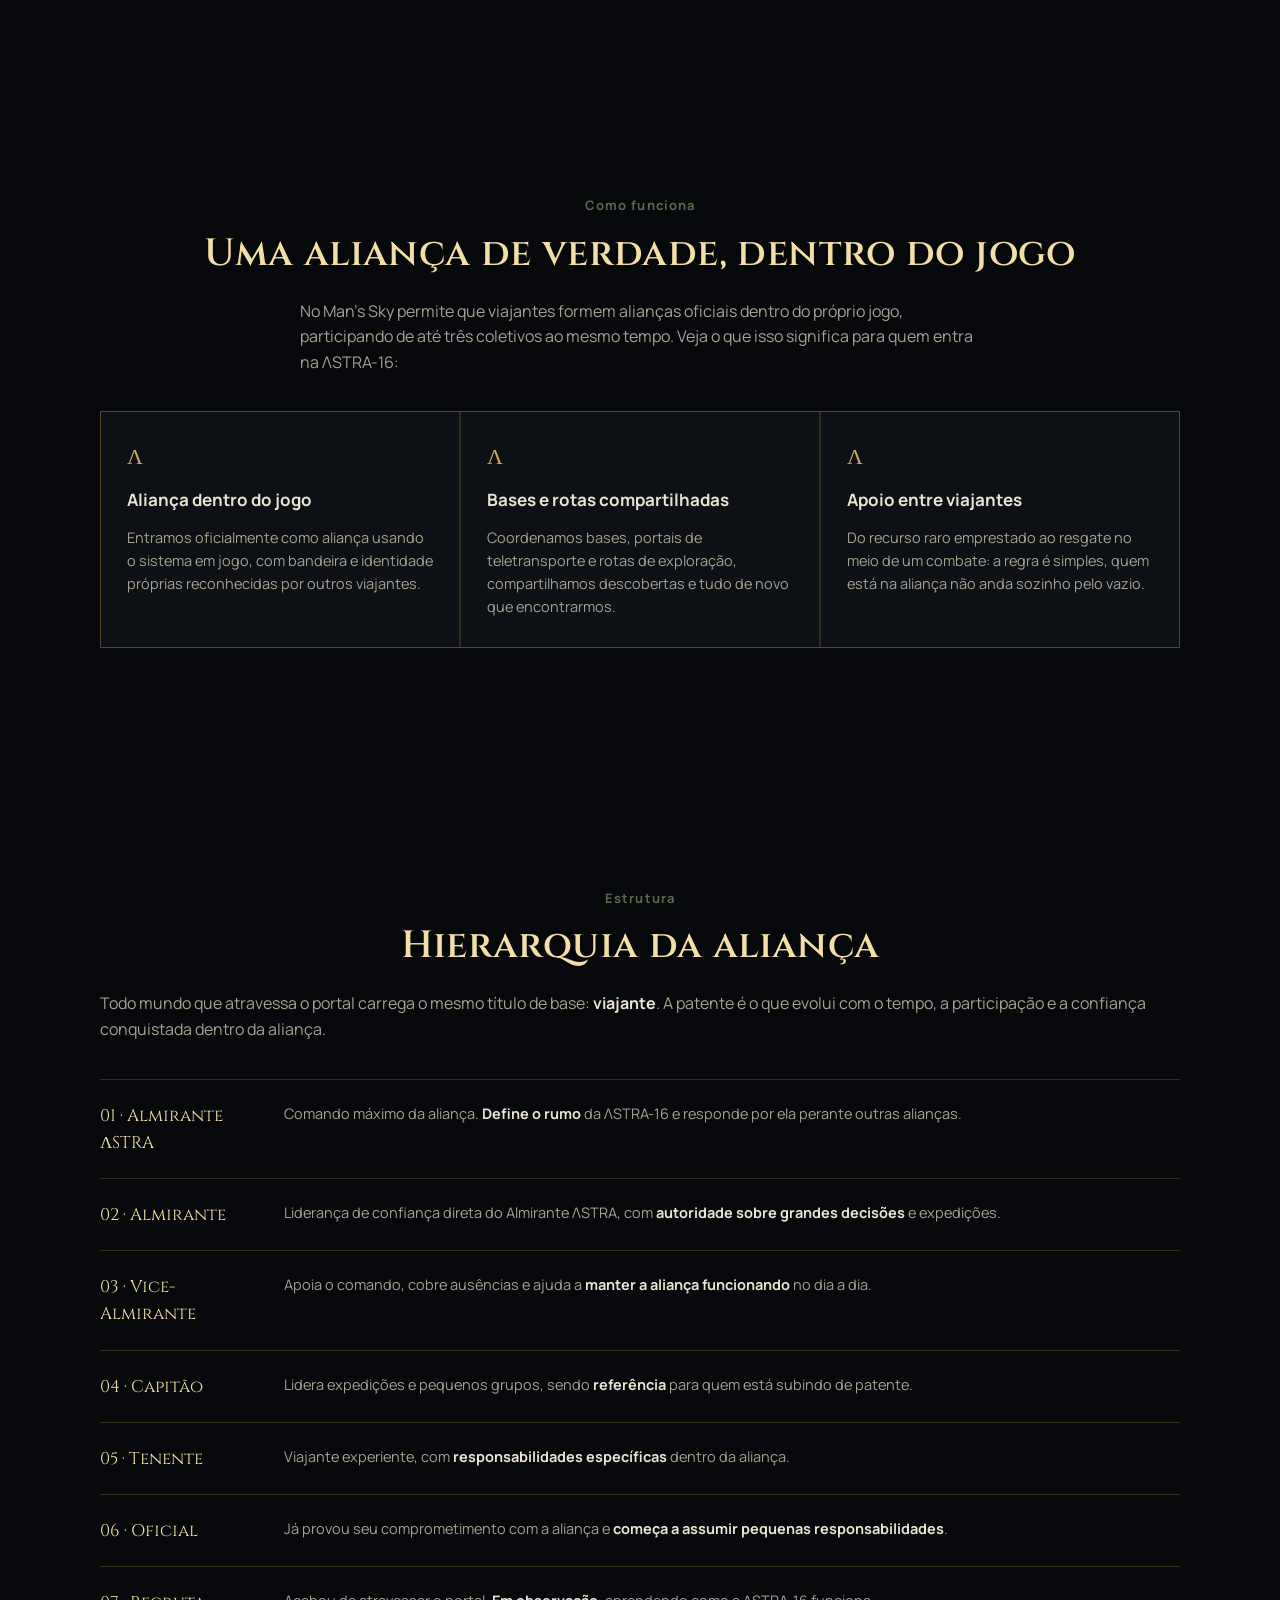
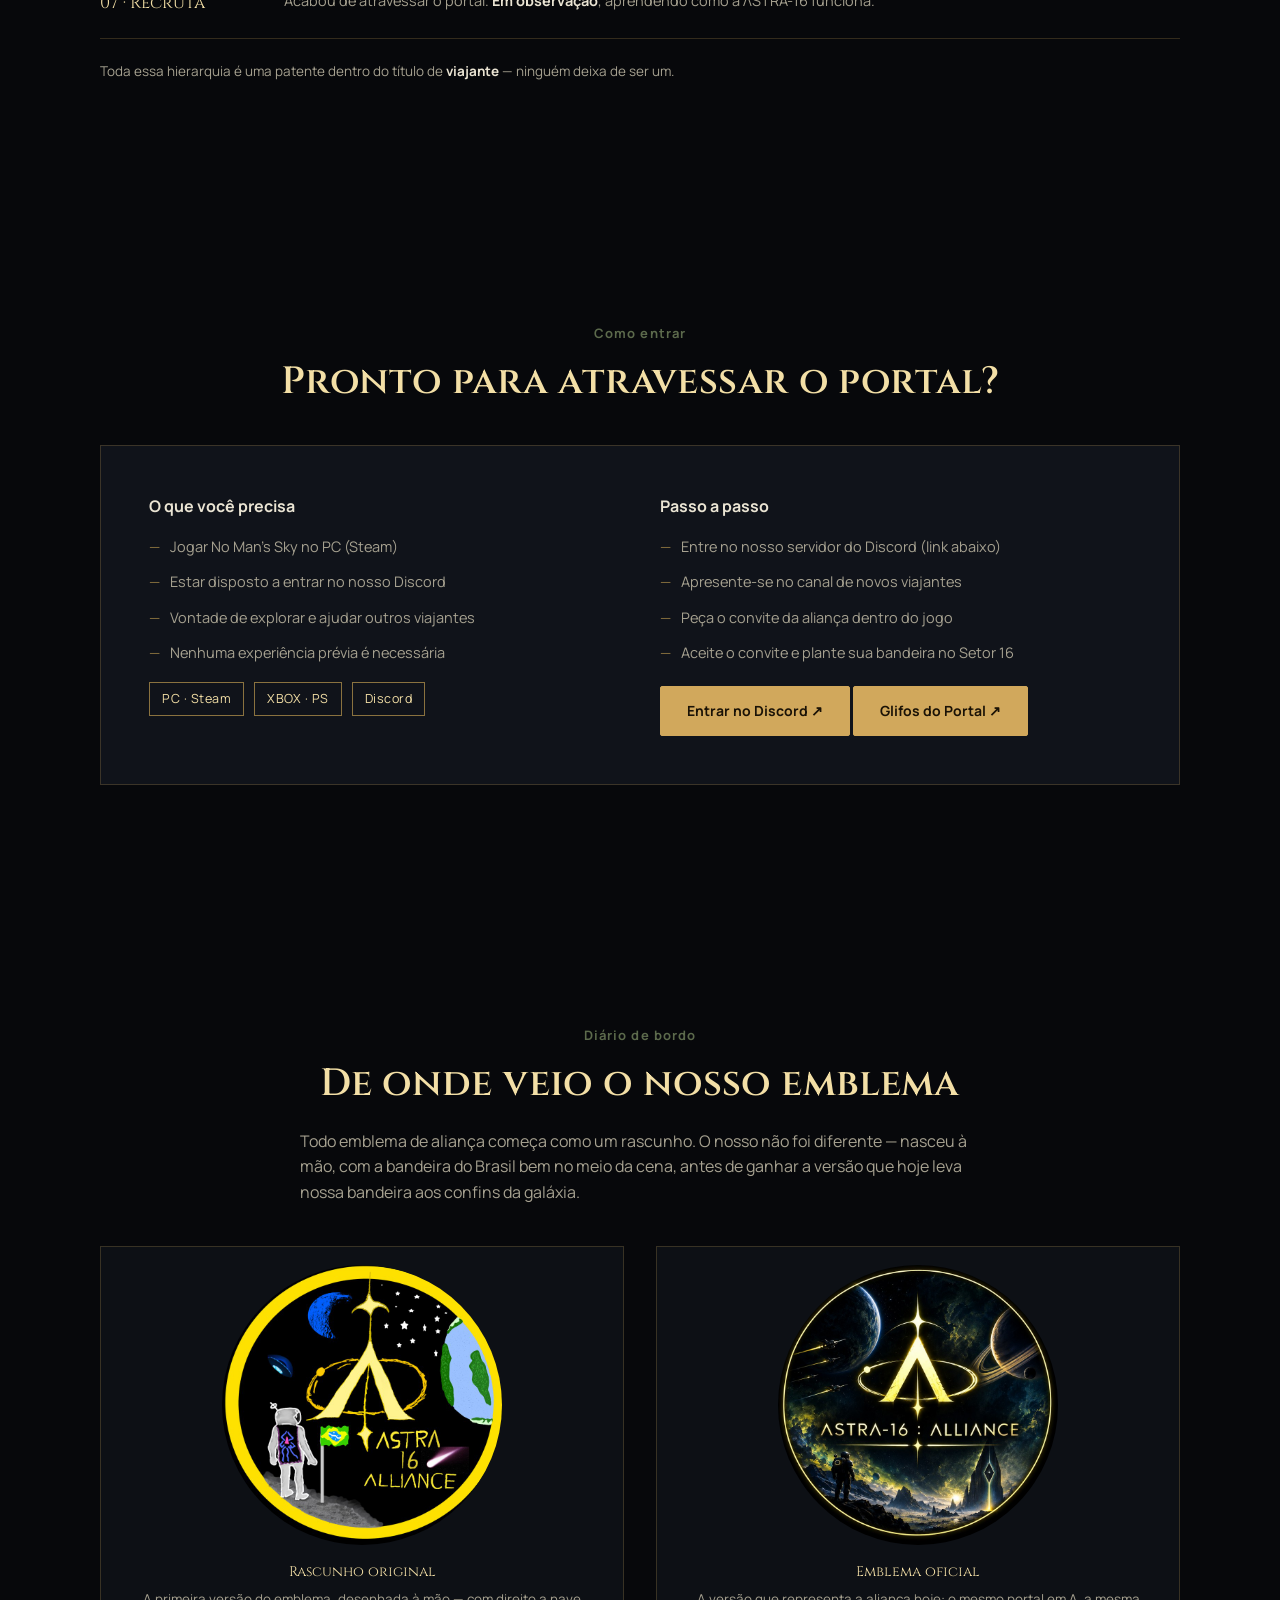
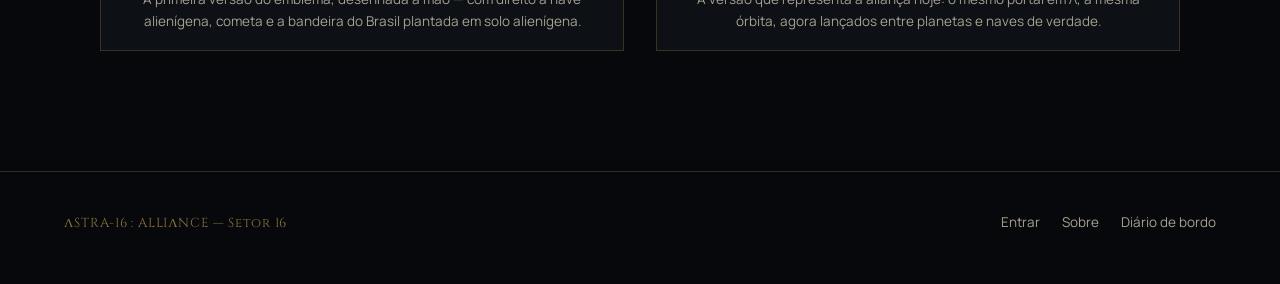
==== commit b83919af: "menu mobile" ====
--- a/index.html
+++ b/index.html
@@ -8,6 +8,7 @@
 <link rel="preconnect" href="https://fonts.gstatic.com" crossorigin>
 <link href="https://fonts.googleapis.com/css2?family=Cinzel:wght@500;600;700&family=Manrope:wght@400;500;600;700&display=swap" rel="stylesheet">
 <link rel="stylesheet" href="styles.css">
+<link rel="icon" href="data:image/svg+xml,<svg xmlns=%22http://www.w3.org/2000/svg%22 viewBox=%220 0 100 100%22><text y=%22.9em%22 font-size=%2290%22>%F0%9F%AA%90</text></svg>">
 </head>
 <body>
 <div class="bg-field"></div>
@@ -18,7 +19,10 @@
     <svg viewBox="0 0 24 24" fill="none"><path d="M12 2L15 10L12 22L9 10Z" stroke="#f3dfa6" stroke-width="1.2"/><ellipse cx="12" cy="11" rx="8.5" ry="3.2" stroke="#f3dfa6" stroke-width="1"/></svg>
     ΛSTRA-16
   </div>
-  <div class="navlinks">
+  <button class="menu-toggle" id="menu-toggle" aria-label="Abrir menu" aria-expanded="false">
+    <span></span><span></span><span></span>
+  </button>
+  <div class="navlinks" id="navlinks">
     <a href="#sobre">Sobre</a>
     <a href="#funciona">Como funciona</a>
     <a href="#estrutura">Estrutura</a>
--- a/styles.css
+++ b/styles.css
@@ -72,11 +72,47 @@
   }
   .brand{display:flex; align-items:center; gap:10px; font-family:var(--font-display); letter-spacing:0.04em; font-size:15px; color:var(--gold-bright);}
   .brand svg{width:22px; height:22px;}
-  .navlinks{display:flex; gap:clamp(14px,2vw,28px); font-size:14px;}
-  .navlinks a{color:var(--text-dim); text-decoration:none; transition:color .2s;}
-  .navlinks a:hover{color:var(--gold-bright);}
-  .navlinks{display:none;}
-  @media(min-width:760px){ .navlinks{display:flex;} }
+
+  
+  .menu-toggle{
+    display:flex; flex-direction:column; justify-content:space-between;
+    width:26px; height:19px; background:none; border:none; cursor:pointer; padding:0; z-index:60;
+  }
+  .menu-toggle span{
+    display:block; height:2px; width:100%; background:var(--gold-bright); border-radius:2px;
+    transition: transform .25s ease, opacity .25s ease;
+  }
+  .menu-toggle.active span:nth-child(1){ transform: translateY(8.5px) rotate(45deg); }
+  .menu-toggle.active span:nth-child(2){ opacity:0; }
+  .menu-toggle.active span:nth-child(3){ transform: translateY(-8.5px) rotate(-45deg); }
+
+  .navlinks{
+    display:none;
+    flex-direction:column;
+    position:absolute;
+    top:100%; left:0; right:0;
+    background:rgba(7,8,11,0.97);
+    border-bottom:1px solid var(--line);
+    padding:6px 24px 16px;
+    gap:0;
+    font-size:14px;
+  }
+  .navlinks.open{ display:flex; }
+  .navlinks a{ color:var(--text-dim); text-decoration:none; transition:color .2s; padding:13px 0; border-bottom:1px solid var(--line); font-size:14.5px; }
+  .navlinks a:last-child{ border-bottom:none; }
+  .navlinks a:hover{ color:var(--gold-bright); }
+
+  @media(min-width:760px){
+    .menu-toggle{ display:none; }
+    .navlinks{
+      display:flex !important;
+      flex-direction:row;
+      position:static;
+      background:none; border:none; padding:0;
+      gap:clamp(14px,2vw,28px);
+    }
+    .navlinks a{ padding:0; border-bottom:none; }
+  }
 
   section{padding:clamp(56px,10vw,120px) clamp(20px,6vw,64px); position:relative;}
   .wrap{max-width:1080px; margin:0 auto;}
@@ -96,7 +132,7 @@
   .divider .rule.right{background:linear-gradient(90deg, var(--gold-dim), transparent);}
   .divider svg{width:16px; height:16px;}
 
-  /* HERO */
+
   .hero{
     min-height:100svh;
     display:flex; flex-direction:column; align-items:center; justify-content:center;
@@ -141,7 +177,7 @@
     font-family:'Manrope', monospace;
   }
 
-  /* SOBRE */
+ 
   .lore-grid{
     display:grid; grid-template-columns: 1.1fr 0.9fr; gap:56px; align-items:start;
   }
@@ -171,7 +207,7 @@
   .fact-card dt{ font-family:var(--font-display); font-size:12px; color:var(--olive); letter-spacing:0.06em;}
   .fact-card dd{ margin:4px 0 0; color:var(--text-main); font-size:15px;}
 
-  /* COMO FUNCIONA */
+
   .steps{
     display:grid; grid-template-columns:repeat(3,1fr); gap:2px;
     background:var(--line); border:1px solid var(--line); margin-top:36px;
@@ -182,7 +218,7 @@
   .step h3{ color:var(--text-main); font-size:17px; margin-top:10px; font-family:var(--font-body); font-weight:700;}
   .step p{ font-size:14.5px; }
 
-  /* ESTRUTURA */
+  
   .ranks{ margin-top:36px; border-top:1px solid var(--line); }
   .rank{
     display:grid; grid-template-columns: 160px 1fr; gap:24px;
@@ -193,7 +229,7 @@
   .rank .desc{ color:var(--text-dim); font-size:14.5px;}
   .rank .desc strong{color:var(--text-main);}
 
-  /* ENTRAR */
+  
   .join-panel{
     background:var(--panel); border:1px solid var(--line);
     padding:clamp(28px,5vw,48px); margin-top:32px;
@@ -206,7 +242,7 @@
   .platform-tags{ display:flex; gap:10px; flex-wrap:wrap; margin-top:18px;}
   .tag{ border:1px solid var(--gold-dim); color:var(--gold-bright); font-size:12.5px; padding:6px 12px; letter-spacing:0.04em;}
 
-  /* GALERIA / DIARIO */
+  
   .gallery{ display:grid; grid-template-columns:1fr 1fr; gap:32px; margin-top:40px;}
   @media(max-width:760px){ .gallery{grid-template-columns:1fr;} }
   .plate{ background:var(--void-2); border:1px solid var(--line); padding:18px; }
@@ -228,4 +264,4 @@
   :focus-visible{ outline:2px solid var(--gold-bright); outline-offset:3px; }
   @media (prefers-reduced-motion: reduce){
     .hero-emblem, .hero h1, .hero .sub, .hero-ctas { animation: none; }
-  }
+  }
